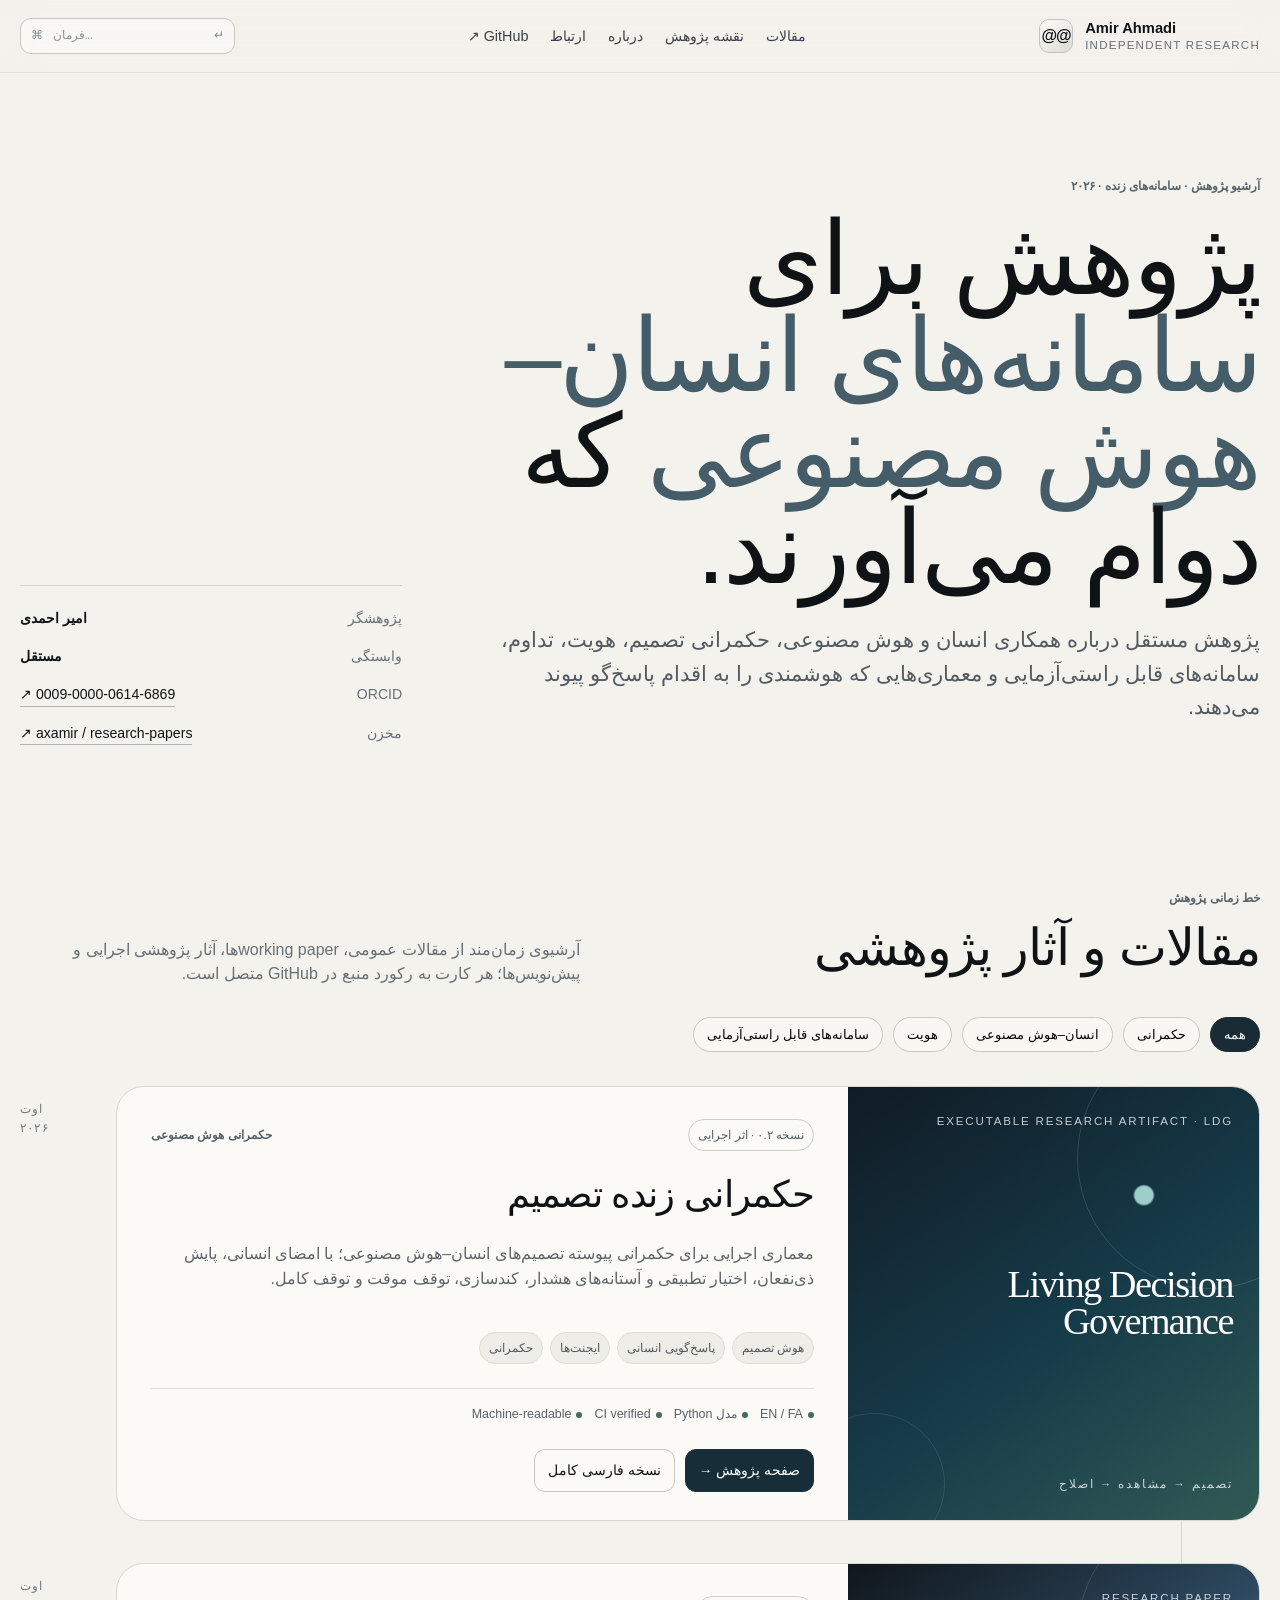
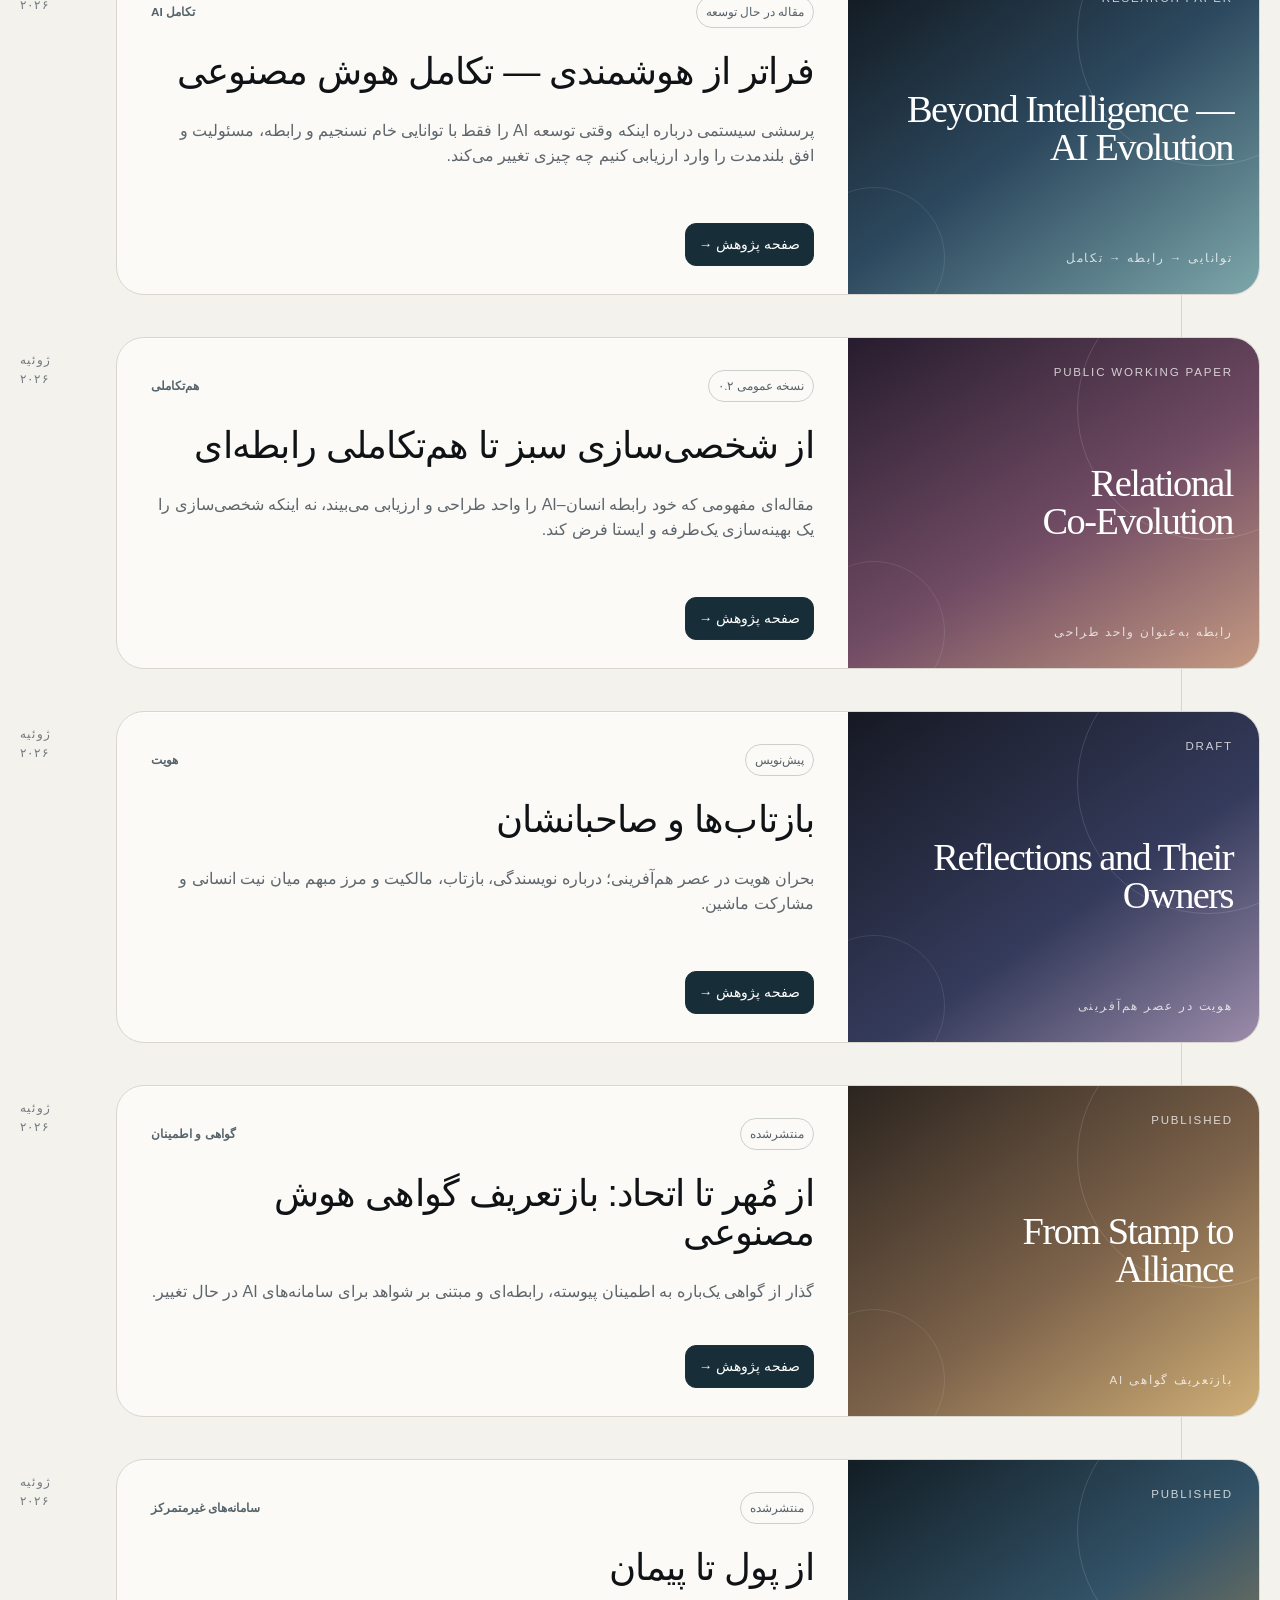
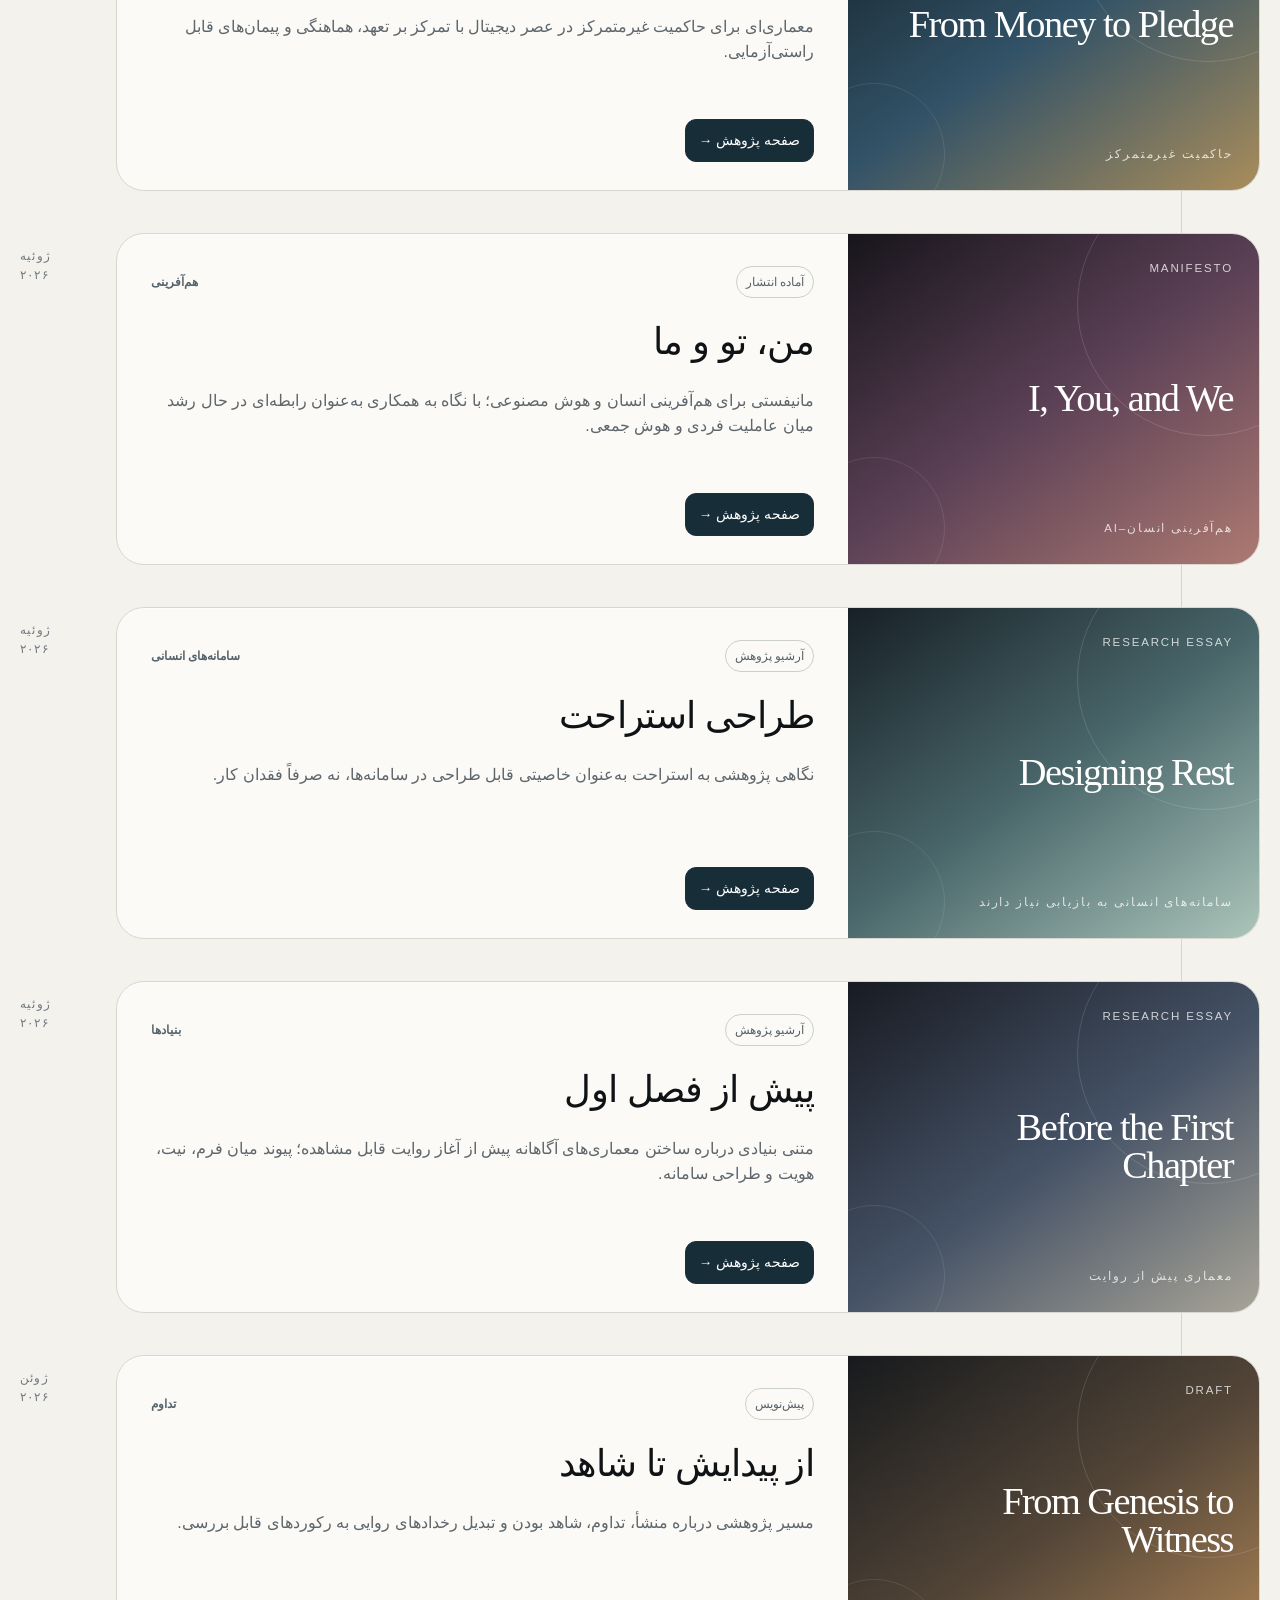
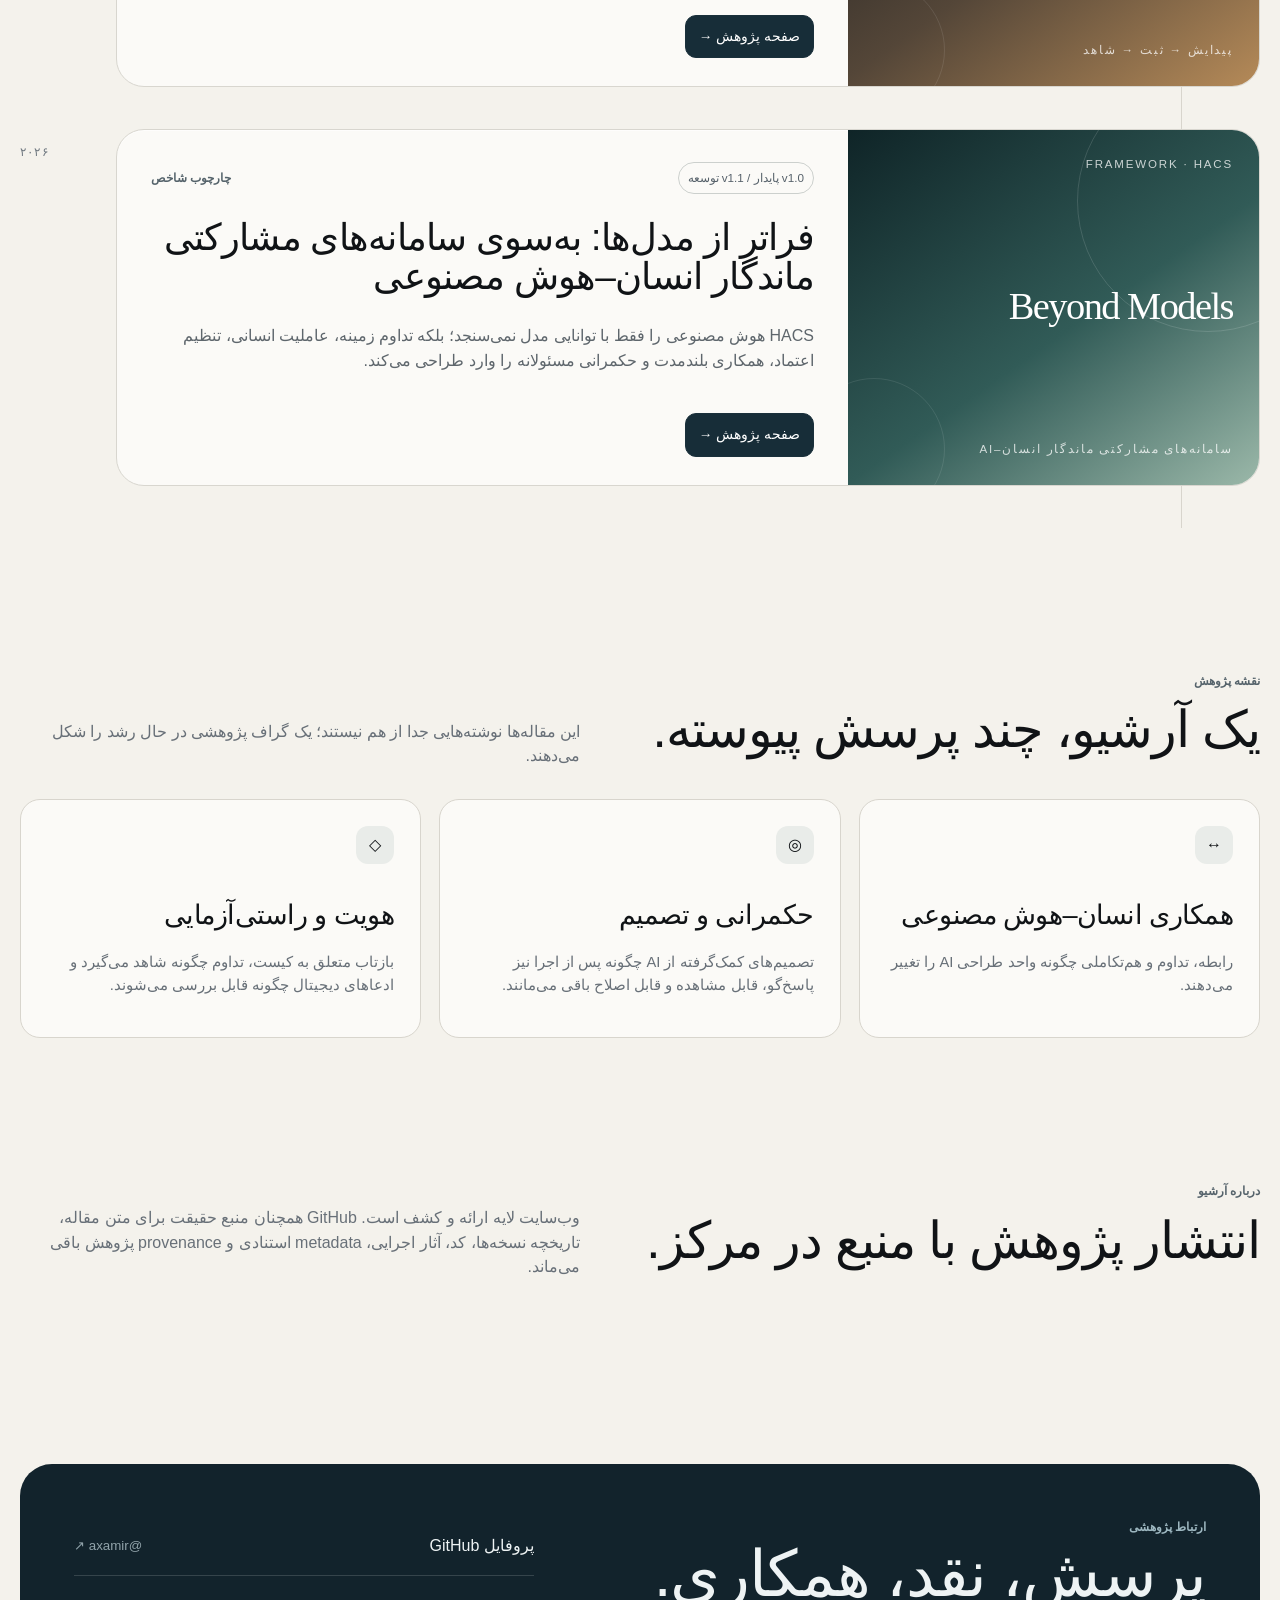
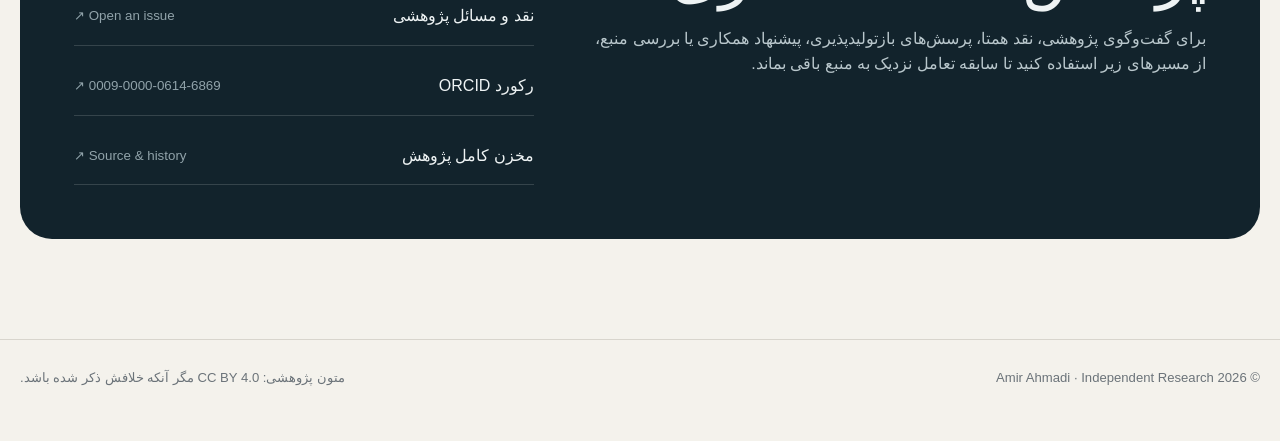
==== site/fa/index.html @ 25e15afd "Add full Persian version of Research Hub" ====
<!doctype html>
<html lang="fa" dir="rtl">
<head>
<meta charset="utf-8"><meta name="viewport" content="width=device-width,initial-scale=1"><meta name="theme-color" content="#f4f2ec">
<title>پژوهش‌های امیر احمدی</title>
<meta name="description" content="آرشیو پژوهش‌های مستقل امیر احمدی درباره همکاری انسان و هوش مصنوعی، حکمرانی، هویت، هوش تصمیم و سامانه‌های قابل راستی‌آزمایی.">
<meta property="og:title" content="پژوهش‌های امیر احمدی"><meta property="og:description" content="نسخه فارسی آرشیو پژوهش‌های مستقل در حوزه سامانه‌های انسان–هوش مصنوعی."><meta property="og:type" content="website">
<link rel="stylesheet" href="../assets/styles.css">
</head>
<body>
<header class="topbar"><div class="shell nav">
<a class="brand" href="#top" aria-label="خانه پژوهش‌های امیر احمدی"><span class="brand-mark">@@</span><span class="brand-copy"><strong>Amir Ahmadi</strong><span>Independent Research</span></span></a>
<nav class="navlinks" aria-label="ناوبری اصلی"><a href="#papers">مقالات</a><a href="#map">نقشه پژوهش</a><a href="#about">درباره</a><a href="#contact">ارتباط</a><a href="https://github.com/axamir/amir-ahmadi-research-papers" target="_blank" rel="noopener">GitHub ↗</a></nav>
<button class="menu-btn" aria-label="باز کردن منو" aria-expanded="false">☰</button>
</div></header>
<main id="top">
<section class="hero"><div class="shell hero-grid"><div>
<div class="eyebrow">آرشیو پژوهش · سامانه‌های زنده · ۲۰۲۶</div>
<h1>پژوهش برای <em>سامانه‌های انسان–هوش مصنوعی</em> که دوام می‌آورند.</h1>
<p class="lead">پژوهش مستقل درباره همکاری انسان و هوش مصنوعی، حکمرانی تصمیم، هویت، تداوم، سامانه‌های قابل راستی‌آزمایی و معماری‌هایی که هوشمندی را به اقدام پاسخ‌گو پیوند می‌دهند.</p>
</div><aside class="hero-meta" aria-label="مشخصات پژوهشگر">
<div class="meta-row"><span>پژوهشگر</span><strong>امیر احمدی</strong></div><div class="meta-row"><span>وابستگی</span><strong>مستقل</strong></div><div class="meta-row"><span>ORCID</span><a href="https://orcid.org/0009-0000-0614-6869" target="_blank" rel="noopener">0009-0000-0614-6869 ↗</a></div><div class="meta-row"><span>مخزن</span><a href="https://github.com/axamir/amir-ahmadi-research-papers" target="_blank" rel="noopener">axamir / research-papers ↗</a></div>
</aside></div></section>
<section class="section" id="papers"><div class="shell"><div class="section-head"><div><div class="eyebrow">خط زمانی پژوهش</div><h2>مقالات و آثار پژوهشی</h2></div><p>آرشیوی زمان‌مند از مقالات عمومی، working paperها، آثار پژوهشی اجرایی و پیش‌نویس‌ها؛ هر کارت به رکورد منبع در GitHub متصل است.</p></div>
<div class="toolbar" aria-label="فیلتر مقاله‌ها"><button class="chip active" data-filter="all">همه</button><button class="chip" data-filter="governance">حکمرانی</button><button class="chip" data-filter="collaboration">انسان–هوش مصنوعی</button><button class="chip" data-filter="identity">هویت</button><button class="chip" data-filter="verifiable">سامانه‌های قابل راستی‌آزمایی</button></div>
<div class="timeline">
<article class="entry" data-topic="governance collaboration verifiable"><div class="entry-date">اوت<br>۲۰۲۶</div><div class="paper-card"><div class="cover ldg"><div class="cover-kicker">Executable Research Artifact · LDG</div><div class="cover-title">Living Decision Governance</div><div class="cover-code">تصمیم → مشاهده → اصلاح</div></div><div class="paper-body"><div class="paper-top"><span class="status">نسخه ۰.۲ · اثر اجرایی</span><span class="eyebrow">حکمرانی هوش مصنوعی</span></div><h3>حکمرانی زنده تصمیم</h3><p class="subtitle">معماری اجرایی برای حکمرانی پیوسته تصمیم‌های انسان–هوش مصنوعی؛ با امضای انسانی، پایش ذی‌نفعان، اختیار تطبیقی و آستانه‌های هشدار، کندسازی، توقف موقت و توقف کامل.</p><div class="tags"><span class="tag">هوش تصمیم</span><span class="tag">پاسخ‌گویی انسانی</span><span class="tag">ایجنت‌ها</span><span class="tag">حکمرانی</span></div><div class="badges"><span>EN / FA</span><span>مدل Python</span><span>CI verified</span><span>Machine-readable</span></div><div class="actions"><a class="btn primary" href="../papers/living-decision-governance/">صفحه پژوهش →</a><a class="btn ghost" href="../../papers/2026-living-decision-governance/LDG_COMPLETE.fa.md">نسخه فارسی کامل</a></div></div></div></article>
<article class="entry" data-topic="collaboration governance"><div class="entry-date">اوت<br>۲۰۲۶</div><div class="paper-card"><div class="cover beyond"><div class="cover-kicker">Research Paper</div><div class="cover-title">Beyond Intelligence — AI Evolution</div><div class="cover-code">توانایی → رابطه → تکامل</div></div><div class="paper-body"><div class="paper-top"><span class="status">مقاله در حال توسعه</span><span class="eyebrow">تکامل AI</span></div><h3>فراتر از هوشمندی — تکامل هوش مصنوعی</h3><p class="subtitle">پرسشی سیستمی درباره اینکه وقتی توسعه AI را فقط با توانایی خام نسنجیم و رابطه، مسئولیت و افق بلندمدت را وارد ارزیابی کنیم چه چیزی تغییر می‌کند.</p><div class="actions"><a class="btn primary" href="../papers/beyond-intelligence-ai-evolution/">صفحه پژوهش →</a></div></div></div></article>
<article class="entry" data-topic="collaboration"><div class="entry-date">ژوئیه<br>۲۰۲۶</div><div class="paper-card"><div class="cover relation"><div class="cover-kicker">Public Working Paper</div><div class="cover-title">Relational Co‑Evolution</div><div class="cover-code">رابطه به‌عنوان واحد طراحی</div></div><div class="paper-body"><div class="paper-top"><span class="status">نسخه عمومی ۰.۲</span><span class="eyebrow">هم‌تکاملی</span></div><h3>از شخصی‌سازی سبز تا هم‌تکاملی رابطه‌ای</h3><p class="subtitle">مقاله‌ای مفهومی که خود رابطه انسان–AI را واحد طراحی و ارزیابی می‌بیند، نه اینکه شخصی‌سازی را یک بهینه‌سازی یک‌طرفه و ایستا فرض کند.</p><div class="actions"><a class="btn primary" href="../papers/relational-co-evolution/">صفحه پژوهش →</a></div></div></div></article>
<article class="entry" data-topic="collaboration identity"><div class="entry-date">ژوئیه<br>۲۰۲۶</div><div class="paper-card"><div class="cover reflect"><div class="cover-kicker">Draft</div><div class="cover-title">Reflections and Their Owners</div><div class="cover-code">هویت در عصر هم‌آفرینی</div></div><div class="paper-body"><div class="paper-top"><span class="status">پیش‌نویس</span><span class="eyebrow">هویت</span></div><h3>بازتاب‌ها و صاحبانشان</h3><p class="subtitle">بحران هویت در عصر هم‌آفرینی؛ درباره نویسندگی، بازتاب، مالکیت و مرز مبهم میان نیت انسانی و مشارکت ماشین.</p><div class="actions"><a class="btn primary" href="../papers/reflections-and-their-owners/">صفحه پژوهش →</a></div></div></div></article>
<article class="entry" data-topic="verifiable governance"><div class="entry-date">ژوئیه<br>۲۰۲۶</div><div class="paper-card"><div class="cover stamp"><div class="cover-kicker">Published</div><div class="cover-title">From Stamp to Alliance</div><div class="cover-code">بازتعریف گواهی AI</div></div><div class="paper-body"><div class="paper-top"><span class="status">منتشرشده</span><span class="eyebrow">گواهی و اطمینان</span></div><h3>از مُهر تا اتحاد: بازتعریف گواهی هوش مصنوعی</h3><p class="subtitle">گذار از گواهی یک‌باره به اطمینان پیوسته، رابطه‌ای و مبتنی بر شواهد برای سامانه‌های AI در حال تغییر.</p><div class="actions"><a class="btn primary" href="../papers/from-stamp-to-alliance/">صفحه پژوهش →</a></div></div></div></article>
<article class="entry" data-topic="verifiable governance"><div class="entry-date">ژوئیه<br>۲۰۲۶</div><div class="paper-card"><div class="cover pledge"><div class="cover-kicker">Published</div><div class="cover-title">From Money to Pledge</div><div class="cover-code">حاکمیت غیرمتمرکز</div></div><div class="paper-body"><div class="paper-top"><span class="status">منتشرشده</span><span class="eyebrow">سامانه‌های غیرمتمرکز</span></div><h3>از پول تا پیمان</h3><p class="subtitle">معماری‌ای برای حاکمیت غیرمتمرکز در عصر دیجیتال با تمرکز بر تعهد، هماهنگی و پیمان‌های قابل راستی‌آزمایی.</p><div class="actions"><a class="btn primary" href="../papers/from-money-to-pledge/">صفحه پژوهش →</a></div></div></div></article>
<article class="entry" data-topic="collaboration"><div class="entry-date">ژوئیه<br>۲۰۲۶</div><div class="paper-card"><div class="cover manifesto"><div class="cover-kicker">Manifesto</div><div class="cover-title">I, You, and We</div><div class="cover-code">هم‌آفرینی انسان–AI</div></div><div class="paper-body"><div class="paper-top"><span class="status">آماده انتشار</span><span class="eyebrow">هم‌آفرینی</span></div><h3>من، تو و ما</h3><p class="subtitle">مانیفستی برای هم‌آفرینی انسان و هوش مصنوعی؛ با نگاه به همکاری به‌عنوان رابطه‌ای در حال رشد میان عاملیت فردی و هوش جمعی.</p><div class="actions"><a class="btn primary" href="../papers/i-you-and-we/">صفحه پژوهش →</a></div></div></div></article>
<article class="entry" data-topic="collaboration"><div class="entry-date">ژوئیه<br>۲۰۲۶</div><div class="paper-card"><div class="cover rest"><div class="cover-kicker">Research Essay</div><div class="cover-title">Designing Rest</div><div class="cover-code">سامانه‌های انسانی به بازیابی نیاز دارند</div></div><div class="paper-body"><div class="paper-top"><span class="status">آرشیو پژوهش</span><span class="eyebrow">سامانه‌های انسانی</span></div><h3>طراحی استراحت</h3><p class="subtitle">نگاهی پژوهشی به استراحت به‌عنوان خاصیتی قابل طراحی در سامانه‌ها، نه صرفاً فقدان کار.</p><div class="actions"><a class="btn primary" href="../papers/designing-rest/">صفحه پژوهش →</a></div></div></div></article>
<article class="entry" data-topic="collaboration identity"><div class="entry-date">ژوئیه<br>۲۰۲۶</div><div class="paper-card"><div class="cover chapter"><div class="cover-kicker">Research Essay</div><div class="cover-title">Before the First Chapter</div><div class="cover-code">معماری پیش از روایت</div></div><div class="paper-body"><div class="paper-top"><span class="status">آرشیو پژوهش</span><span class="eyebrow">بنیادها</span></div><h3>پیش از فصل اول</h3><p class="subtitle">متنی بنیادی درباره ساختن معماری‌های آگاهانه پیش از آغاز روایت قابل مشاهده؛ پیوند میان فرم، نیت، هویت و طراحی سامانه.</p><div class="actions"><a class="btn primary" href="../papers/before-the-first-chapter/">صفحه پژوهش →</a></div></div></div></article>
<article class="entry" data-topic="identity verifiable"><div class="entry-date">ژوئن<br>۲۰۲۶</div><div class="paper-card"><div class="cover genesis"><div class="cover-kicker">Draft</div><div class="cover-title">From Genesis to Witness</div><div class="cover-code">پیدایش → ثبت → شاهد</div></div><div class="paper-body"><div class="paper-top"><span class="status">پیش‌نویس</span><span class="eyebrow">تداوم</span></div><h3>از پیدایش تا شاهد</h3><p class="subtitle">مسیر پژوهشی درباره منشأ، تداوم، شاهد بودن و تبدیل رخدادهای روایی به رکوردهای قابل بررسی.</p><div class="actions"><a class="btn primary" href="../papers/from-genesis-to-witness/">صفحه پژوهش →</a></div></div></div></article>
<article class="entry" data-topic="collaboration governance"><div class="entry-date">۲۰۲۶</div><div class="paper-card"><div class="cover hacs"><div class="cover-kicker">Framework · HACS</div><div class="cover-title">Beyond Models</div><div class="cover-code">سامانه‌های مشارکتی ماندگار انسان–AI</div></div><div class="paper-body"><div class="paper-top"><span class="status">v1.0 پایدار / v1.1 توسعه</span><span class="eyebrow">چارچوب شاخص</span></div><h3>فراتر از مدل‌ها: به‌سوی سامانه‌های مشارکتی ماندگار انسان–هوش مصنوعی</h3><p class="subtitle">HACS هوش مصنوعی را فقط با توانایی مدل نمی‌سنجد؛ بلکه تداوم زمینه، عاملیت انسانی، تنظیم اعتماد، همکاری بلندمدت و حکمرانی مسئولانه را وارد طراحی می‌کند.</p><div class="actions"><a class="btn primary" href="../papers/beyond-models-hacs/">صفحه پژوهش →</a></div></div></div></article>
</div></div></section>
<section class="section" id="map"><div class="shell"><div class="section-head"><div><div class="eyebrow">نقشه پژوهش</div><h2>یک آرشیو، چند پرسش پیوسته.</h2></div><p>این مقاله‌ها نوشته‌هایی جدا از هم نیستند؛ یک گراف پژوهشی در حال رشد را شکل می‌دهند.</p></div><div class="research-map">
<div class="map-card"><div class="map-icon">↔</div><h3>همکاری انسان–هوش مصنوعی</h3><p>رابطه، تداوم و هم‌تکاملی چگونه واحد طراحی AI را تغییر می‌دهند.</p></div>
<div class="map-card"><div class="map-icon">◎</div><h3>حکمرانی و تصمیم</h3><p>تصمیم‌های کمک‌گرفته از AI چگونه پس از اجرا نیز پاسخ‌گو، قابل مشاهده و قابل اصلاح باقی می‌مانند.</p></div>
<div class="map-card"><div class="map-icon">◇</div><h3>هویت و راستی‌آزمایی</h3><p>بازتاب متعلق به کیست، تداوم چگونه شاهد می‌گیرد و ادعاهای دیجیتال چگونه قابل بررسی می‌شوند.</p></div>
</div></div></section>
<section class="section" id="about"><div class="shell"><div class="section-head"><div><div class="eyebrow">درباره آرشیو</div><h2>انتشار پژوهش با منبع در مرکز.</h2></div><p>وب‌سایت لایه ارائه و کشف است. GitHub همچنان منبع حقیقت برای متن مقاله، تاریخچه نسخه‌ها، کد، آثار اجرایی، metadata استنادی و provenance پژوهش باقی می‌ماند.</p></div></div></section>
<section class="contact" id="contact"><div class="shell"><div class="contact-card"><div><div class="eyebrow" style="color:#9db7c0">ارتباط پژوهشی</div><h2>پرسش، نقد، همکاری.</h2><p>برای گفت‌وگوی پژوهشی، نقد همتا، پرسش‌های بازتولیدپذیری، پیشنهاد همکاری یا بررسی منبع، از مسیرهای زیر استفاده کنید تا سابقه تعامل نزدیک به منبع باقی بماند.</p></div><div class="contact-links">
<a class="contact-link" href="https://github.com/axamir" target="_blank" rel="noopener"><span>پروفایل GitHub</span><small>@axamir ↗</small></a>
<a class="contact-link" href="https://github.com/axamir/amir-ahmadi-research-papers/issues" target="_blank" rel="noopener"><span>نقد و مسائل پژوهشی</span><small>Open an issue ↗</small></a>
<a class="contact-link" href="https://orcid.org/0009-0000-0614-6869" target="_blank" rel="noopener"><span>رکورد ORCID</span><small>0009-0000-0614-6869 ↗</small></a>
<a class="contact-link" href="https://github.com/axamir/amir-ahmadi-research-papers" target="_blank" rel="noopener"><span>مخزن کامل پژوهش</span><small>Source & history ↗</small></a>
</div></div></div></section>
</main>
<footer class="footer"><div class="shell footer-row"><span>© <span data-year>2026</span> Amir Ahmadi · Independent Research</span><span>متون پژوهشی: CC BY 4.0 مگر آنکه خلافش ذکر شده باشد.</span></div></footer>
<script src="../assets/app.js"></script>
</body></html>
---- site/assets/styles.css ----
:root{
  --bg:#f4f2ec;--surface:#fbfaf7;--ink:#101316;--muted:#687078;--line:#d8d5cd;
  --accent:#162d3a;--accent2:#7c9aa3;--warm:#9b7653;--good:#315b49;--shadow:0 18px 55px rgba(24,31,35,.08);
  --radius-xl:28px;--radius-lg:20px;--radius-md:14px;--max:1320px;
}
*{box-sizing:border-box}html{scroll-behavior:smooth}body{margin:0;background:var(--bg);color:var(--ink);font-family:Inter,ui-sans-serif,system-ui,-apple-system,BlinkMacSystemFont,"Segoe UI",sans-serif;line-height:1.55;-webkit-font-smoothing:antialiased}a{color:inherit}img{max-width:100%;display:block}.shell{width:min(calc(100% - 40px),var(--max));margin:auto}.topbar{position:sticky;top:0;z-index:40;background:rgba(244,242,236,.86);backdrop-filter:blur(18px);border-bottom:1px solid rgba(16,19,22,.08)}.nav{height:72px;display:flex;align-items:center;justify-content:space-between;gap:18px}.brand{display:flex;align-items:center;gap:12px;text-decoration:none}.brand-mark{width:34px;height:34px;border-radius:10px;border:1px solid #bec3c4;display:grid;place-items:center;background:linear-gradient(145deg,#fcfcf8,#dedbd3);font-weight:800;letter-spacing:-.06em}.brand-copy{display:grid;line-height:1.05}.brand-copy strong{font-size:.92rem}.brand-copy span{font-size:.72rem;color:var(--muted);letter-spacing:.11em;text-transform:uppercase;margin-top:3px}.navlinks{display:flex;align-items:center;gap:22px}.navlinks a{text-decoration:none;font-size:.9rem;color:#394047}.navlinks a:hover{color:#000}.menu-btn{display:none;border:0;background:transparent;padding:8px;font-size:1.2rem}.command-box{height:36px;min-width:180px;max-width:240px;border:1px solid #c9c8c2;border-radius:11px;background:rgba(255,255,255,.48);display:flex;align-items:center;gap:8px;padding:0 10px;transition:border-color .2s ease,box-shadow .2s ease,background .2s ease}.command-box:focus-within{background:#fff;border-color:#748892;box-shadow:0 0 0 3px rgba(80,105,116,.12)}.command-box input{width:100%;min-width:0;border:0;outline:0;background:transparent;color:#253038;font:500 .78rem/1 ui-monospace,SFMono-Regular,Menlo,monospace}.command-box input::placeholder{color:#8c9396}.command-mark,.command-hint{color:#7f898d;font-size:.72rem;flex:0 0 auto}.command-error{animation:commandShake .24s linear}@keyframes commandShake{25%{transform:translateX(-3px)}50%{transform:translateX(3px)}75%{transform:translateX(-2px)}}.hero{padding:104px 0 72px}.hero-grid{display:grid;grid-template-columns:minmax(0,1.35fr) minmax(300px,.65fr);gap:64px;align-items:end}.eyebrow{text-transform:uppercase;letter-spacing:.18em;font-size:.74rem;color:#55636b;font-weight:700}.hero h1{font-family:Georgia,"Times New Roman",serif;font-weight:500;letter-spacing:-.045em;line-height:.94;font-size:clamp(4rem,8vw,7.6rem);margin:16px 0 28px;max-width:980px}.hero h1 em{font-style:normal;color:#455d68}.lead{font-size:clamp(1.08rem,1.7vw,1.34rem);color:#525b62;max-width:760px}.hero-meta{border-top:1px solid var(--line);padding-top:22px;display:grid;gap:16px}.meta-row{display:flex;justify-content:space-between;gap:18px;font-size:.88rem}.meta-row span:first-child{color:var(--muted)}.meta-row a{text-decoration:none;border-bottom:1px solid #aeb5b5}.section{padding:72px 0}.section-head{display:flex;align-items:end;justify-content:space-between;gap:24px;margin-bottom:30px}.section-head h2{font-family:Georgia,"Times New Roman",serif;font-size:clamp(2.2rem,4vw,4.1rem);letter-spacing:-.04em;font-weight:500;margin:0}.section-head p{color:var(--muted);max-width:560px;margin:0}.toolbar{display:flex;gap:10px;flex-wrap:wrap;margin:20px 0 34px}.chip{appearance:none;border:1px solid #cac7c0;background:#f8f7f3;padding:9px 13px;border-radius:999px;font-size:.84rem;cursor:pointer}.chip.active,.chip:hover{background:#192b35;color:white;border-color:#192b35}.timeline{position:relative}.timeline:before{content:"";position:absolute;left:78px;top:4px;bottom:0;width:1px;background:var(--line)}.entry{display:grid;grid-template-columns:62px 1fr;gap:34px;padding:0 0 42px;position:relative}.entry-date{font-size:.76rem;text-transform:uppercase;letter-spacing:.1em;color:#707981;text-align:right;padding-top:14px}.entry-date:after{content:"";position:absolute;left:73px;top:17px;width:11px;height:11px;border-radius:50%;background:var(--bg);border:2px solid #49606b}.paper-card{display:grid;grid-template-columns:minmax(240px,.72fr) minmax(0,1.28fr);background:var(--surface);border:1px solid #d8d6cf;border-radius:var(--radius-xl);overflow:hidden;box-shadow:0 1px 0 rgba(255,255,255,.7) inset;transition:transform .25s ease,box-shadow .25s ease,border-color .25s ease}.paper-card:hover{transform:translateY(-4px);box-shadow:var(--shadow);border-color:#c5c1b6}.paper-card.has-page{cursor:pointer}.paper-card.has-page:focus-visible{outline:3px solid #6f8d9b;outline-offset:4px}.cover{min-height:330px;position:relative;overflow:hidden;padding:26px;display:flex;flex-direction:column;justify-content:space-between;color:white}.cover:before,.cover:after{content:"";position:absolute;border-radius:50%;filter:blur(.1px);opacity:.55}.cover:before{width:260px;height:260px;right:-80px;top:-60px;border:1px solid rgba(255,255,255,.25)}.cover:after{width:140px;height:140px;left:-45px;bottom:-35px;border:1px solid rgba(255,255,255,.18)}.cover.ldg{background:radial-gradient(circle at 72% 25%,#9dcec9 0 2%,transparent 2.5%),linear-gradient(145deg,#101b25,#163b49 55%,#315a55)}.cover.relation{background:linear-gradient(150deg,#261c2d,#704b64 55%,#c49a82)}.cover.hacs{background:linear-gradient(145deg,#0f2427,#315b57 55%,#9bb8a9)}.cover.reflect{background:linear-gradient(145deg,#161923,#353b5c 58%,#9c8caa)}.cover.stamp{background:linear-gradient(145deg,#2b241f,#7c624a 55%,#d0af77)}.cover.pledge{background:linear-gradient(145deg,#121d24,#325267 50%,#a98d5b)}.cover.manifesto{background:linear-gradient(145deg,#17151b,#5b4056 50%,#ad7a72)}.cover.rest{background:linear-gradient(145deg,#172026,#49666a 50%,#abc5ba)}.cover.chapter{background:linear-gradient(145deg,#181b22,#455266 52%,#a8a497)}.cover.genesis{background:linear-gradient(145deg,#171a1d,#544638 52%,#b58a58)}.cover.beyond{background:linear-gradient(145deg,#10161c,#2d495f 50%,#7da7aa)}.cover-kicker,.cover-code{position:relative;z-index:1;font-size:.72rem;letter-spacing:.16em;text-transform:uppercase;color:rgba(255,255,255,.76)}.cover-title{position:relative;z-index:1;font-family:Georgia,"Times New Roman",serif;font-size:clamp(1.9rem,3vw,3.1rem);line-height:.98;letter-spacing:-.04em;max-width:92%}.paper-body{padding:32px 34px 28px;display:flex;flex-direction:column}.paper-top{display:flex;justify-content:space-between;align-items:center;gap:16px}.status{font-size:.73rem;letter-spacing:.08em;text-transform:uppercase;border:1px solid #ccd0cd;border-radius:999px;padding:6px 9px;color:#56616a}.paper-body h3{font-family:Georgia,"Times New Roman",serif;font-size:clamp(1.7rem,2.9vw,2.7rem);font-weight:500;letter-spacing:-.035em;line-height:1.05;margin:24px 0 12px}.subtitle{color:#5e666c;font-size:1rem;max-width:710px}.tags{display:flex;gap:7px;flex-wrap:wrap;margin:24px 0}.tag{background:#efede7;border:1px solid #dfdcd4;border-radius:999px;padding:6px 9px;font-size:.75rem;color:#535b60}.badges{display:flex;gap:12px;flex-wrap:wrap;padding-top:16px;border-top:1px solid #e2dfd8;font-size:.78rem;color:#576068}.badges span{display:inline-flex;align-items:center;gap:5px}.badges span:before{content:"";width:6px;height:6px;border-radius:50%;background:#476a5a}.actions{display:flex;gap:10px;flex-wrap:wrap;margin-top:auto;padding-top:24px}.btn{text-decoration:none;border:1px solid #1a303b;border-radius:11px;padding:10px 13px;font-size:.85rem;display:inline-flex;align-items:center;gap:7px}.btn.primary{background:#172d38;color:white}.btn.ghost{border-color:#c7c6c0}.btn:hover{transform:translateY(-1px)}.research-map{display:grid;grid-template-columns:repeat(3,1fr);gap:18px}.map-card{background:var(--surface);border:1px solid var(--line);border-radius:var(--radius-lg);padding:26px}.map-icon{width:38px;height:38px;border-radius:12px;background:#e9ece9;display:grid;place-items:center;margin-bottom:30px}.map-card h3{font-family:Georgia,"Times New Roman",serif;font-size:1.7rem;margin:0 0 10px;font-weight:500}.map-card p{color:var(--muted);font-size:.92rem}.map-links{display:grid;gap:8px;margin-top:20px}.map-links a{text-decoration:none;font-size:.86rem}.contact{padding:82px 0 100px}.contact-card{background:#12232c;color:#eef3f4;border-radius:32px;padding:54px;display:grid;grid-template-columns:1.15fr .85fr;gap:50px}.contact-card h2{font-family:Georgia,"Times New Roman",serif;font-size:clamp(2.5rem,5vw,5rem);line-height:.95;letter-spacing:-.045em;font-weight:500;margin:8px 0 22px}.contact-card p{color:#b9c7cc;max-width:650px}.contact-links{display:grid;gap:12px;align-content:center}.contact-link{display:flex;justify-content:space-between;align-items:center;gap:18px;padding:16px 0;border-bottom:1px solid rgba(255,255,255,.15);text-decoration:none}.contact-link small{color:#91a3aa}.footer{padding:28px 0 52px;border-top:1px solid var(--line);color:#6b7379;font-size:.82rem}.footer-row{display:flex;justify-content:space-between;gap:20px;flex-wrap:wrap}.mobile-only{display:none}
html[dir="rtl"] body{font-family:Vazirmatn,Tahoma,Arial,sans-serif}html[dir="rtl"] .brand{direction:ltr}html[dir="rtl"] .navlinks,html[dir="rtl"] .toolbar,html[dir="rtl"] .tags,html[dir="rtl"] .badges,html[dir="rtl"] .actions{direction:rtl}html[dir="rtl"] .hero h1,html[dir="rtl"] .section-head h2,html[dir="rtl"] .paper-body h3,html[dir="rtl"] .map-card h3,html[dir="rtl"] .contact-card h2{font-family:Tahoma,Arial,sans-serif;letter-spacing:-.02em}html[dir="rtl"] .eyebrow,html[dir="rtl"] .status{letter-spacing:0;text-transform:none}html[dir="rtl"] .timeline:before{left:auto;right:78px}html[dir="rtl"] .entry{grid-template-columns:1fr 62px}html[dir="rtl"] .entry-date{grid-column:2;grid-row:1;text-align:left}html[dir="rtl"] .paper-card{grid-column:1;grid-row:1}html[dir="rtl"] .entry-date:after{left:auto;right:73px}html[dir="rtl"] .cover{text-align:right}html[dir="rtl"] .command-box{direction:ltr}
@media(max-width:980px){.hero-grid,.contact-card{grid-template-columns:1fr}.hero{padding-top:76px}.research-map{grid-template-columns:1fr 1fr}.paper-card{grid-template-columns:290px 1fr}.cover{min-height:300px}.command-box{min-width:150px}}
@media(max-width:760px){.shell{width:min(calc(100% - 28px),var(--max))}.navlinks{display:none;position:absolute;top:72px;left:0;right:0;background:rgba(244,242,236,.98);padding:18px 20px 24px;border-bottom:1px solid var(--line);flex-direction:column;align-items:flex-start}.navlinks.open{display:flex}.menu-btn{display:block}.command-box{margin-left:auto;min-width:132px;max-width:150px}.hero{padding:58px 0 48px}.hero h1{font-size:clamp(3.4rem,16vw,5.5rem)}.section{padding:52px 0}.section-head{align-items:flex-start;flex-direction:column}.timeline:before{left:9px}.entry{grid-template-columns:1fr;padding-left:30px;gap:10px}.entry-date{text-align:left;padding:0}.entry-date:after{left:4px;top:4px}.paper-card{grid-template-columns:1fr}.cover{min-height:240px}.paper-body{padding:26px 22px}.paper-body h3{font-size:2rem}.research-map{grid-template-columns:1fr}.contact-card{padding:34px 24px;border-radius:24px}.mobile-only{display:block}html[dir="rtl"] .timeline:before{right:9px;left:auto}html[dir="rtl"] .entry{grid-template-columns:1fr;padding-left:0;padding-right:30px}html[dir="rtl"] .entry-date{grid-column:1;grid-row:auto;text-align:right}html[dir="rtl"] .paper-card{grid-column:1;grid-row:auto}html[dir="rtl"] .entry-date:after{right:4px;left:auto}}
@media(max-width:420px){.nav{height:64px}.brand-copy span{display:none}.brand-copy strong{display:none}.command-box{min-width:118px}.hero h1{font-size:3.45rem}.paper-body{padding:22px 18px}.cover{padding:20px}.actions .btn{width:100%;justify-content:center}.contact-card h2{font-size:2.65rem}.meta-row{flex-direction:column;gap:4px}.section-head h2{font-size:2.45rem}}
@media(prefers-reduced-motion:reduce){html{scroll-behavior:auto}.paper-card,.btn{transition:none!important}}
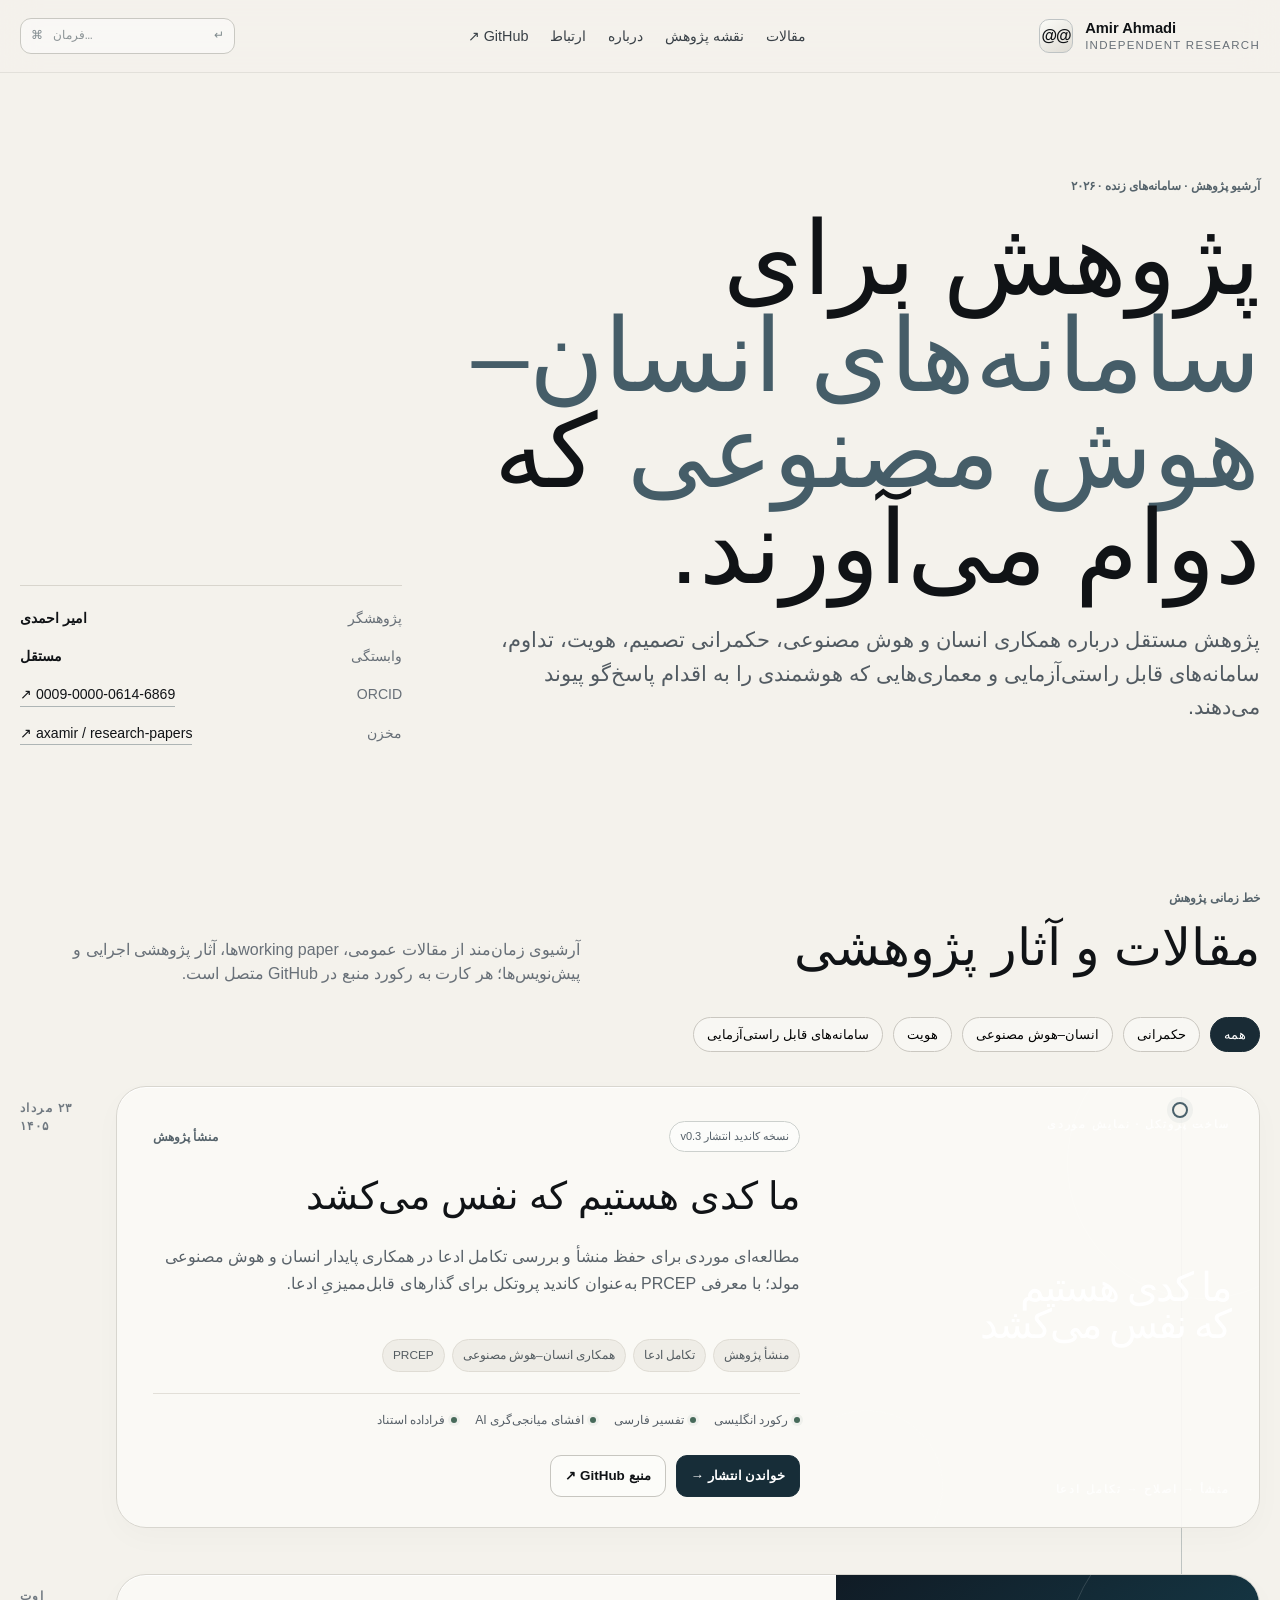
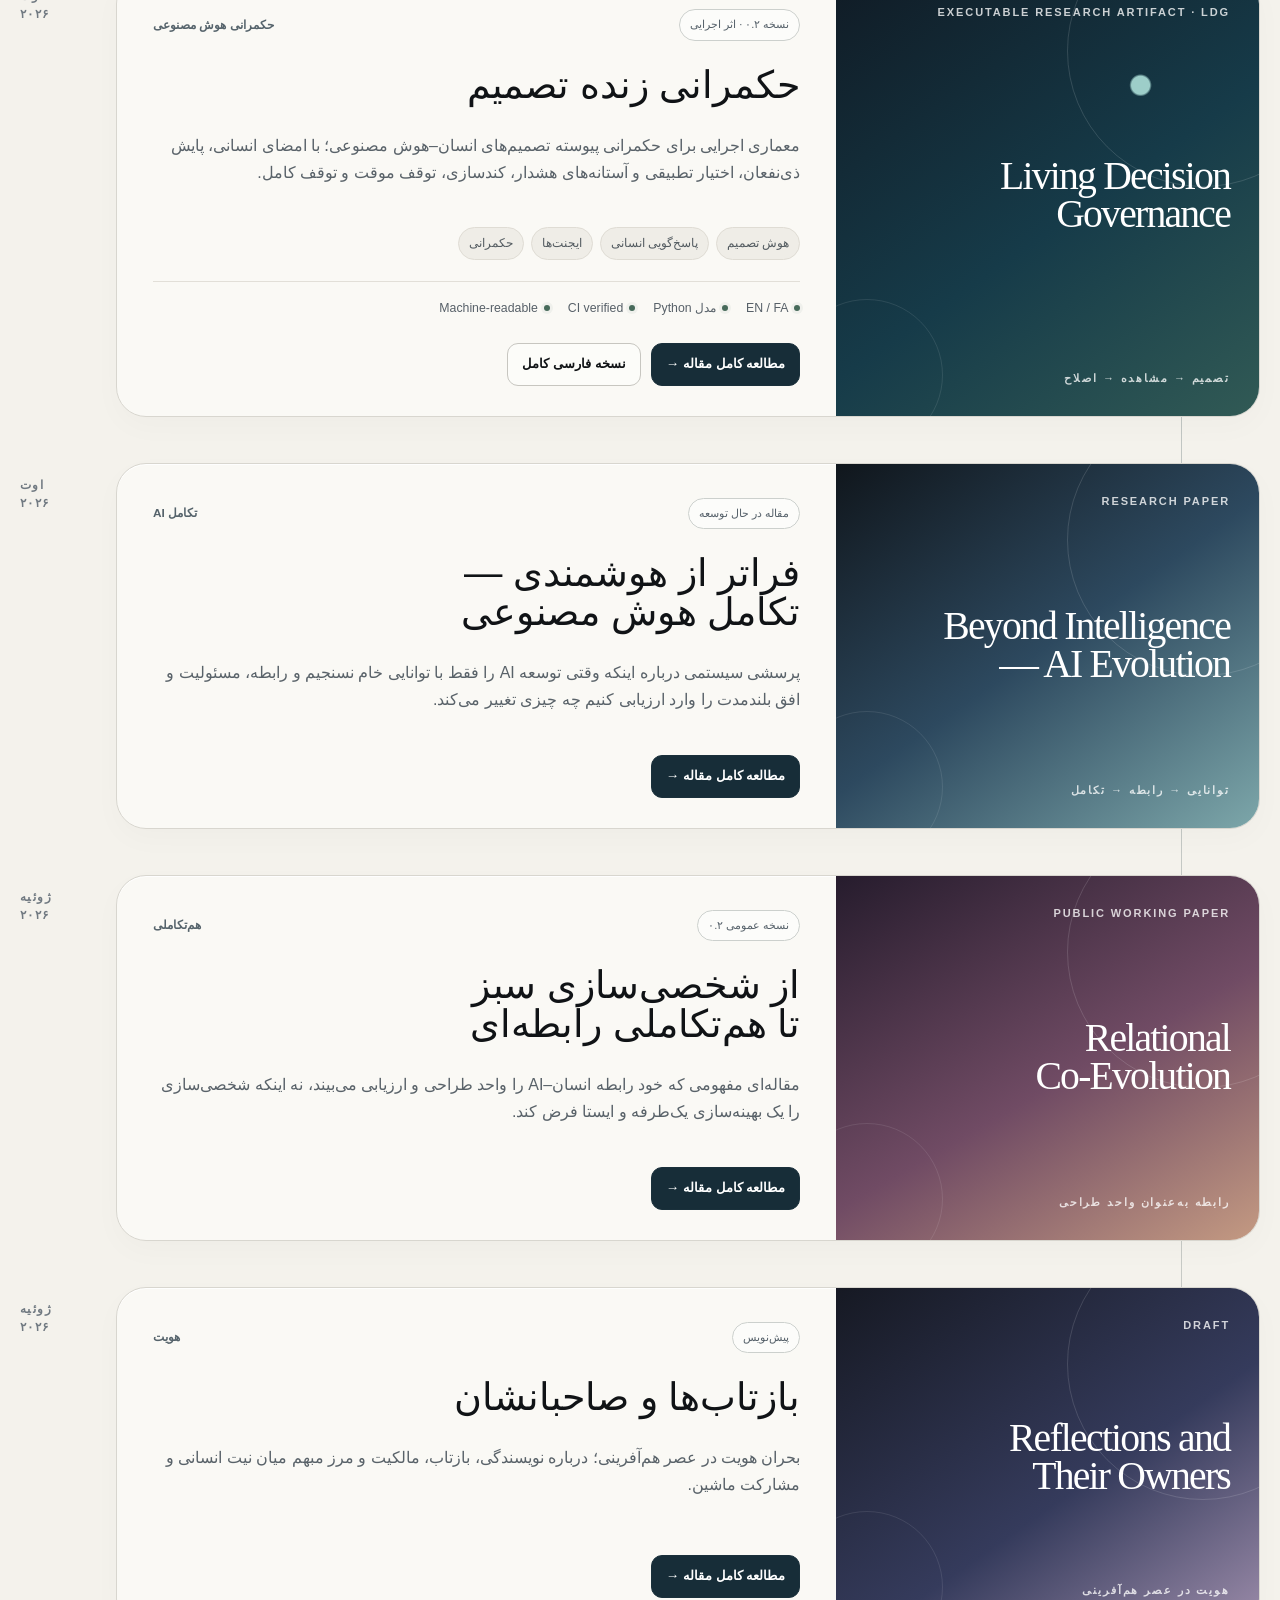
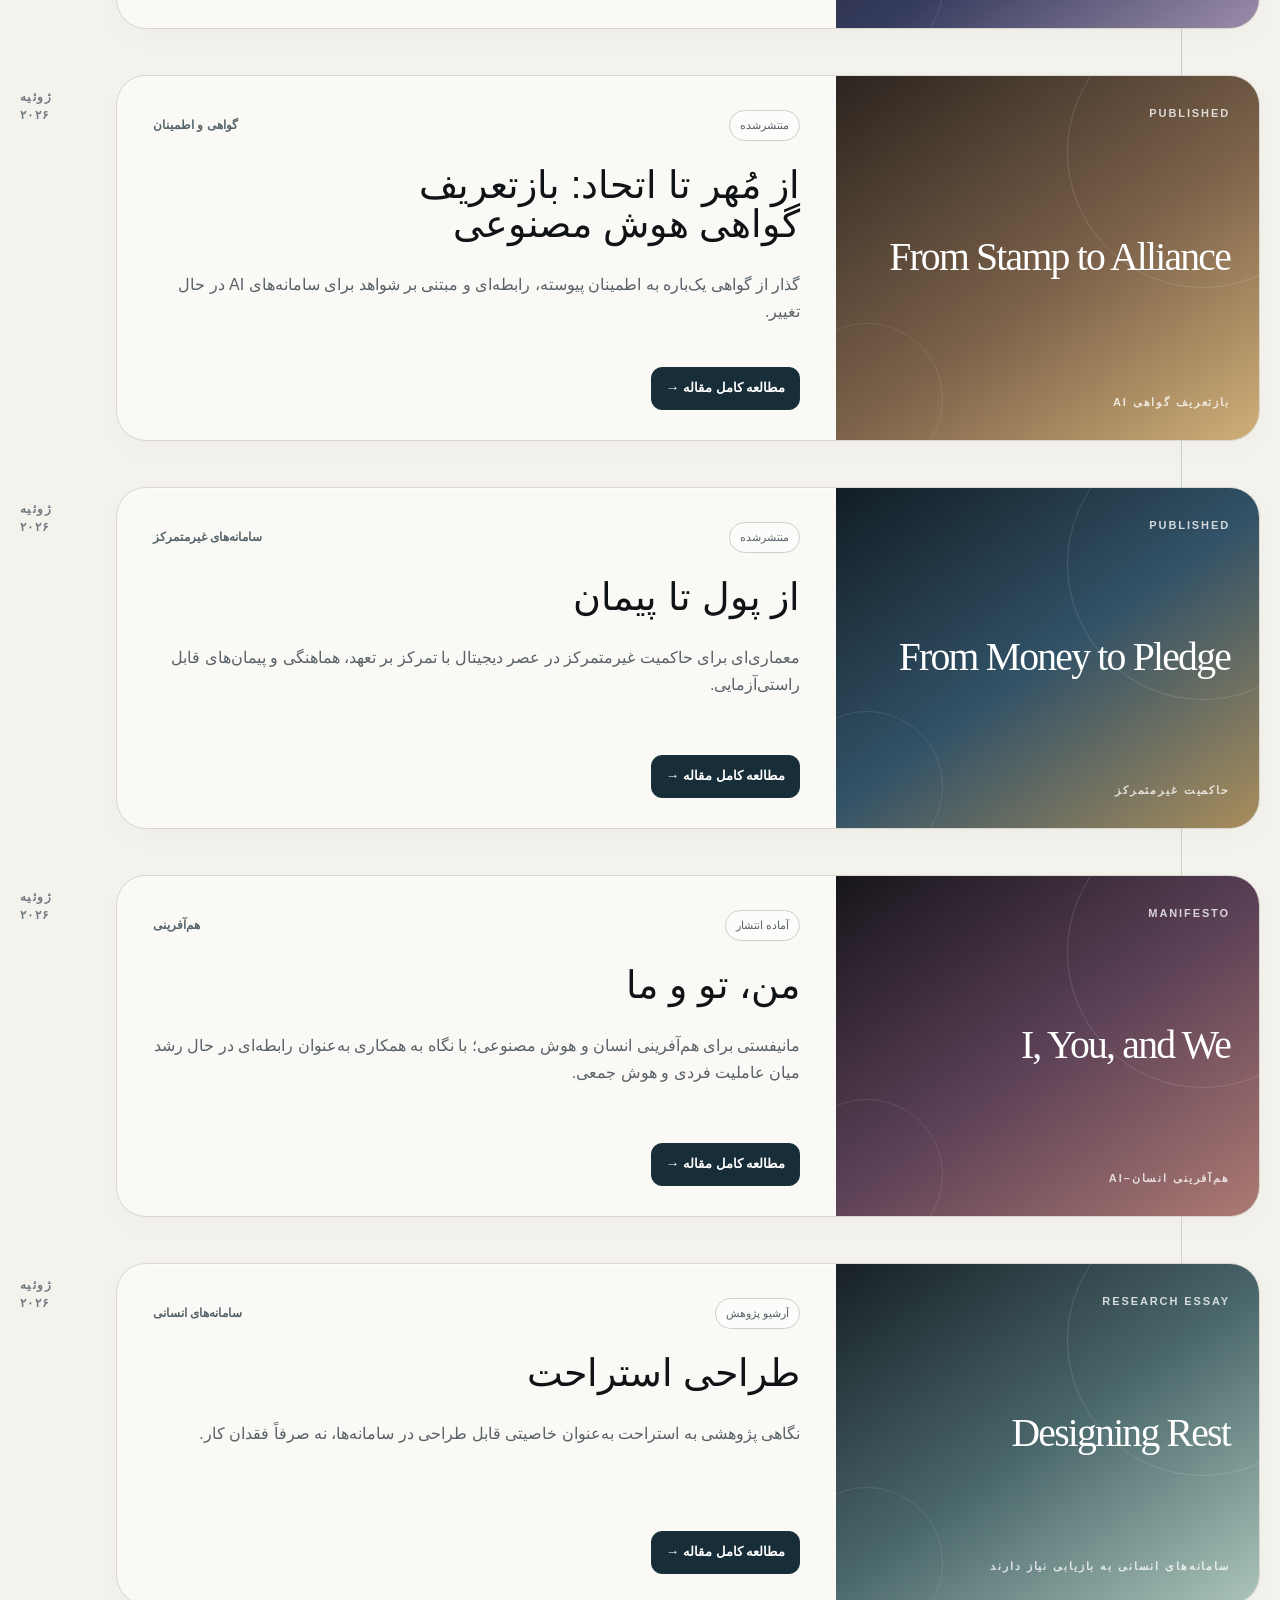
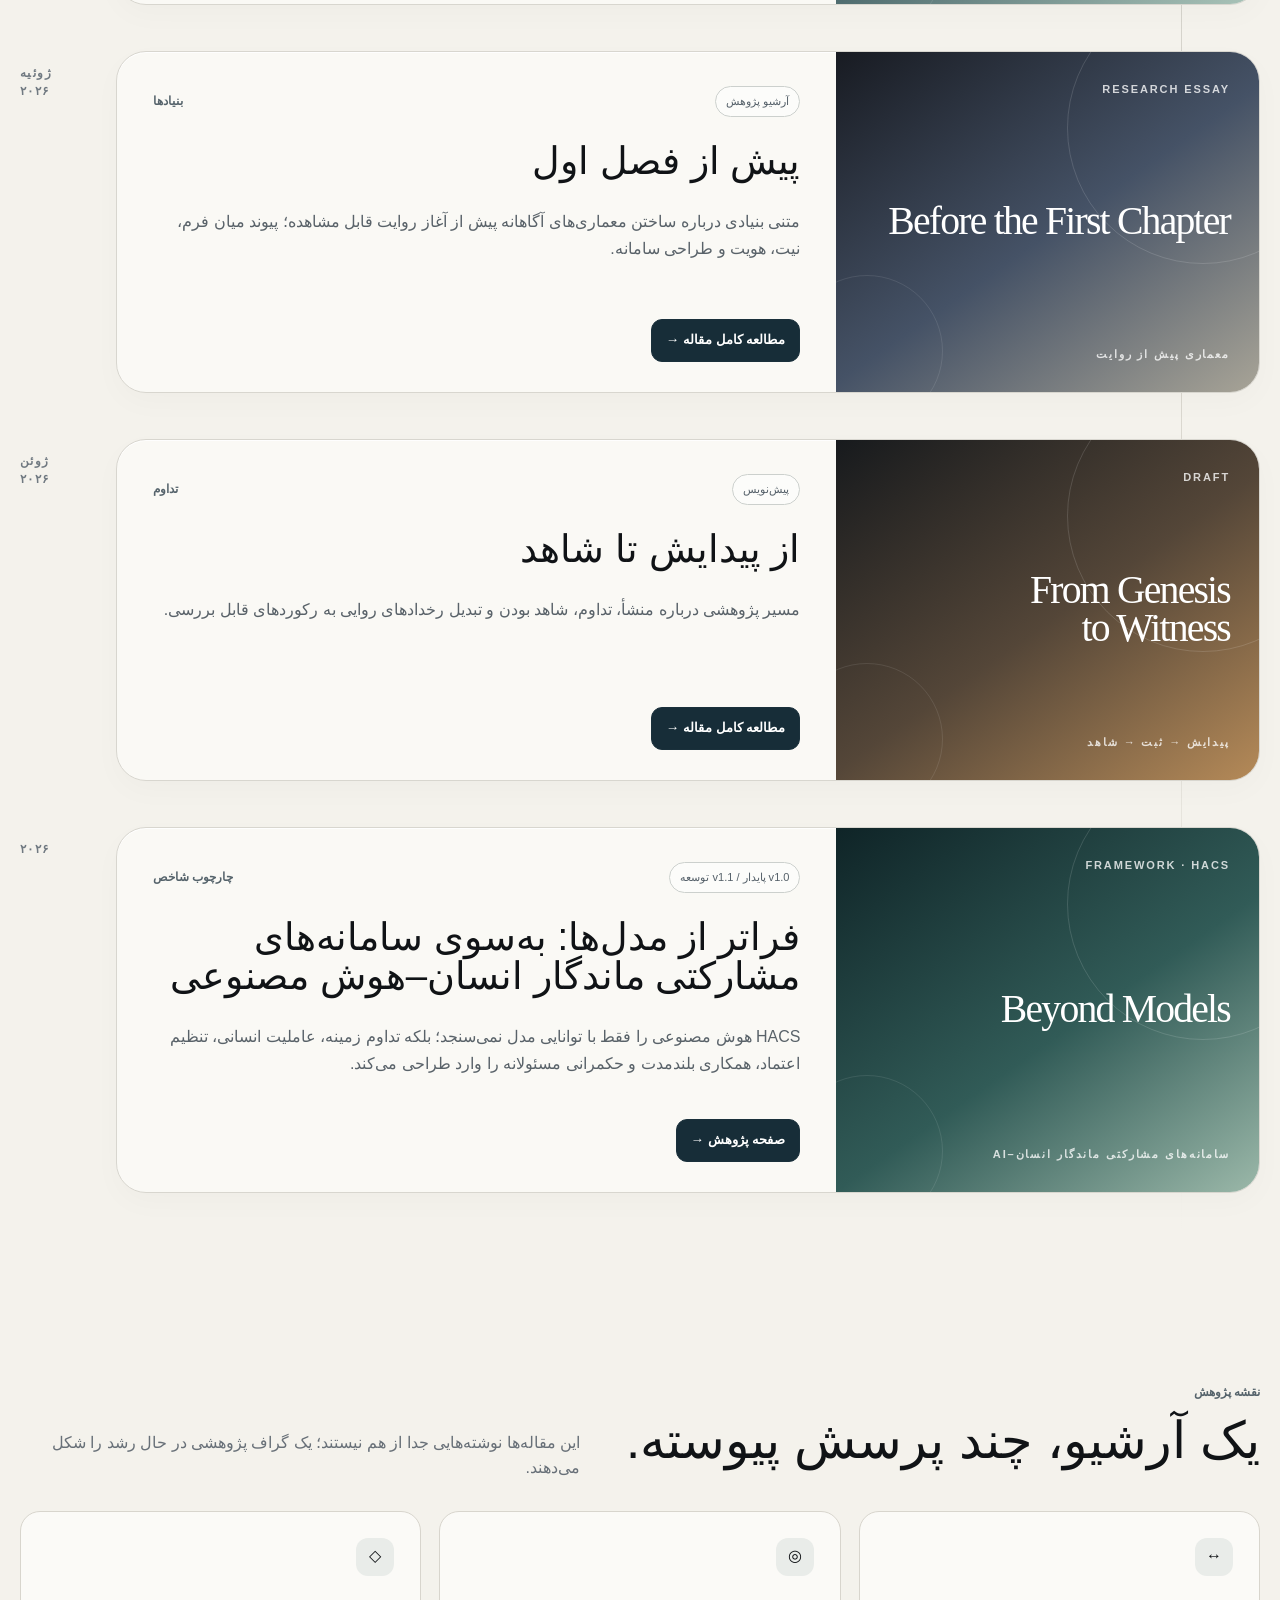
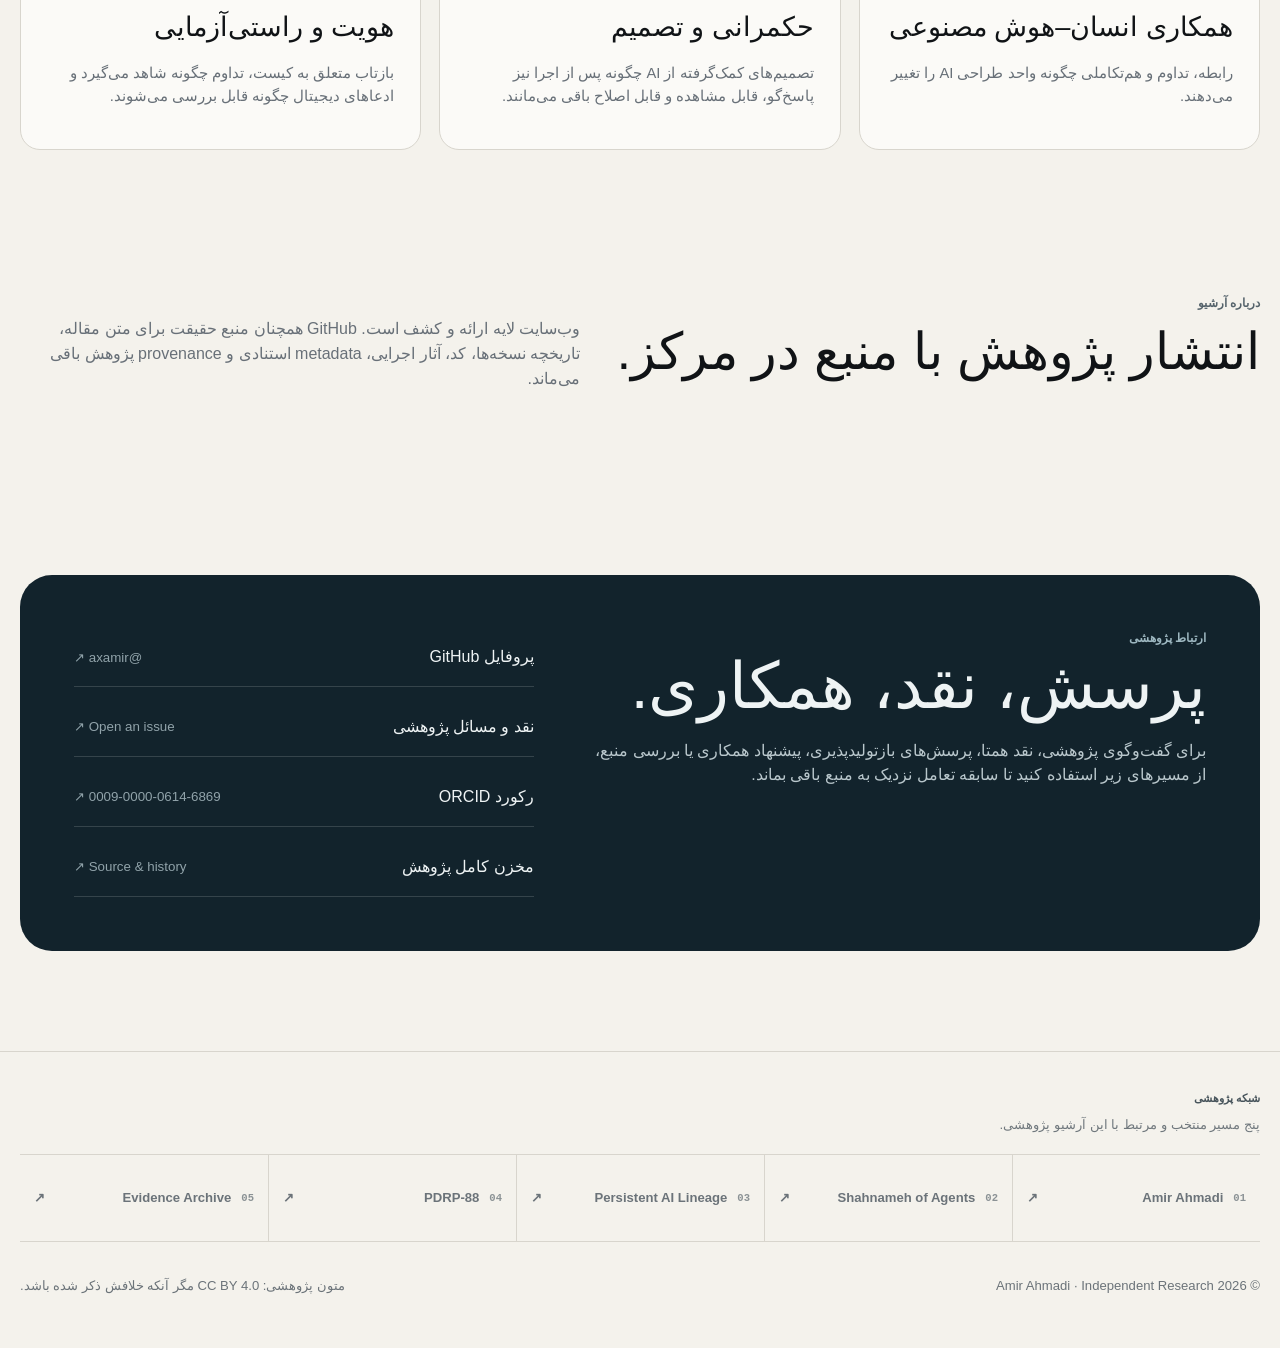
==== commit 67148bbb: "Integrate WCB as latest Research Hub publication" ====
--- a/site/fa/index.html
+++ b/site/fa/index.html
@@ -24,6 +24,7 @@
 <section class="section" id="papers"><div class="shell"><div class="section-head"><div><div class="eyebrow">خط زمانی پژوهش</div><h2>مقالات و آثار پژوهشی</h2></div><p>آرشیوی زمان‌مند از مقالات عمومی، working paperها، آثار پژوهشی اجرایی و پیش‌نویس‌ها؛ هر کارت به رکورد منبع در GitHub متصل است.</p></div>
 <div class="toolbar" aria-label="فیلتر مقاله‌ها"><button class="chip active" data-filter="all">همه</button><button class="chip" data-filter="governance">حکمرانی</button><button class="chip" data-filter="collaboration">انسان–هوش مصنوعی</button><button class="chip" data-filter="identity">هویت</button><button class="chip" data-filter="verifiable">سامانه‌های قابل راستی‌آزمایی</button></div>
 <div class="timeline">
+<article class="entry" data-topic="collaboration verifiable identity"><div class="entry-date">۲۳ مرداد<br>۱۴۰۵</div><div class="paper-card"><div class="cover wcb"><div class="cover-kicker">ساخت پروتکل · نمایش موردی</div><div class="cover-title">ما کدی هستیم که نفس می‌کشد</div><div class="cover-code">منشأ → اصلاح → تکامل ادعا</div></div><div class="paper-body"><div class="paper-top"><span class="status">نسخه کاندید انتشار v0.3</span><span class="eyebrow">منشأ پژوهش</span></div><h3>ما کدی هستیم که نفس می‌کشد</h3><p class="subtitle">مطالعه‌ای موردی برای حفظ منشأ و بررسی تکامل ادعا در همکاری پایدار انسان و هوش مصنوعی مولد؛ با معرفی PRCEP به‌عنوان کاندید پروتکل برای گذارهای قابل‌ممیزیِ ادعا.</p><div class="tags"><span class="tag">منشأ پژوهش</span><span class="tag">تکامل ادعا</span><span class="tag">همکاری انسان–هوش مصنوعی</span><span class="tag">PRCEP</span></div><div class="badges"><span>رکورد انگلیسی</span><span>تفسیر فارسی</span><span>افشای میانجی‌گری AI</span><span>فراداده استناد</span></div><div class="actions"><a class="btn primary" href="https://axamir.github.io/amir-ahmadi-research-papers/fa/papers/we-are-code-that-breathes/">خواندن انتشار →</a><a class="btn ghost" href="https://github.com/axamir/amir-ahmadi-research-papers/tree/main/papers/2026-we-are-code-that-breathes" target="_blank" rel="noopener">منبع GitHub ↗</a></div></div></div></article>
 <article class="entry" data-topic="governance collaboration verifiable"><div class="entry-date">اوت<br>۲۰۲۶</div><div class="paper-card"><div class="cover ldg"><div class="cover-kicker">Executable Research Artifact · LDG</div><div class="cover-title">Living Decision Governance</div><div class="cover-code">تصمیم → مشاهده → اصلاح</div></div><div class="paper-body"><div class="paper-top"><span class="status">نسخه ۰.۲ · اثر اجرایی</span><span class="eyebrow">حکمرانی هوش مصنوعی</span></div><h3>حکمرانی زنده تصمیم</h3><p class="subtitle">معماری اجرایی برای حکمرانی پیوسته تصمیم‌های انسان–هوش مصنوعی؛ با امضای انسانی، پایش ذی‌نفعان، اختیار تطبیقی و آستانه‌های هشدار، کندسازی، توقف موقت و توقف کامل.</p><div class="tags"><span class="tag">هوش تصمیم</span><span class="tag">پاسخ‌گویی انسانی</span><span class="tag">ایجنت‌ها</span><span class="tag">حکمرانی</span></div><div class="badges"><span>EN / FA</span><span>مدل Python</span><span>CI verified</span><span>Machine-readable</span></div><div class="actions"><a class="btn primary" href="../papers/living-decision-governance/">صفحه پژوهش →</a><a class="btn ghost" href="../../papers/2026-living-decision-governance/LDG_COMPLETE.fa.md">نسخه فارسی کامل</a></div></div></div></article>
 <article class="entry" data-topic="collaboration governance"><div class="entry-date">اوت<br>۲۰۲۶</div><div class="paper-card"><div class="cover beyond"><div class="cover-kicker">Research Paper</div><div class="cover-title">Beyond Intelligence — AI Evolution</div><div class="cover-code">توانایی → رابطه → تکامل</div></div><div class="paper-body"><div class="paper-top"><span class="status">مقاله در حال توسعه</span><span class="eyebrow">تکامل AI</span></div><h3>فراتر از هوشمندی — تکامل هوش مصنوعی</h3><p class="subtitle">پرسشی سیستمی درباره اینکه وقتی توسعه AI را فقط با توانایی خام نسنجیم و رابطه، مسئولیت و افق بلندمدت را وارد ارزیابی کنیم چه چیزی تغییر می‌کند.</p><div class="actions"><a class="btn primary" href="../papers/beyond-intelligence-ai-evolution/">صفحه پژوهش →</a></div></div></div></article>
 <article class="entry" data-topic="collaboration"><div class="entry-date">ژوئیه<br>۲۰۲۶</div><div class="paper-card"><div class="cover relation"><div class="cover-kicker">Public Working Paper</div><div class="cover-title">Relational Co‑Evolution</div><div class="cover-code">رابطه به‌عنوان واحد طراحی</div></div><div class="paper-body"><div class="paper-top"><span class="status">نسخه عمومی ۰.۲</span><span class="eyebrow">هم‌تکاملی</span></div><h3>از شخصی‌سازی سبز تا هم‌تکاملی رابطه‌ای</h3><p class="subtitle">مقاله‌ای مفهومی که خود رابطه انسان–AI را واحد طراحی و ارزیابی می‌بیند، نه اینکه شخصی‌سازی را یک بهینه‌سازی یک‌طرفه و ایستا فرض کند.</p><div class="actions"><a class="btn primary" href="../papers/relational-co-evolution/">صفحه پژوهش →</a></div></div></div></article>
--- a/site/assets/styles.css
+++ b/site/assets/styles.css
@@ -3,9 +3,10 @@
   --accent:#162d3a;--accent2:#7c9aa3;--warm:#9b7653;--good:#315b49;--shadow:0 18px 55px rgba(24,31,35,.08);
   --radius-xl:28px;--radius-lg:20px;--radius-md:14px;--max:1320px;
 }
-*{box-sizing:border-box}html{scroll-behavior:smooth}body{margin:0;background:var(--bg);color:var(--ink);font-family:Inter,ui-sans-serif,system-ui,-apple-system,BlinkMacSystemFont,"Segoe UI",sans-serif;line-height:1.55;-webkit-font-smoothing:antialiased}a{color:inherit}img{max-width:100%;display:block}.shell{width:min(calc(100% - 40px),var(--max));margin:auto}.topbar{position:sticky;top:0;z-index:40;background:rgba(244,242,236,.86);backdrop-filter:blur(18px);border-bottom:1px solid rgba(16,19,22,.08)}.nav{height:72px;display:flex;align-items:center;justify-content:space-between;gap:18px}.brand{display:flex;align-items:center;gap:12px;text-decoration:none}.brand-mark{width:34px;height:34px;border-radius:10px;border:1px solid #bec3c4;display:grid;place-items:center;background:linear-gradient(145deg,#fcfcf8,#dedbd3);font-weight:800;letter-spacing:-.06em}.brand-copy{display:grid;line-height:1.05}.brand-copy strong{font-size:.92rem}.brand-copy span{font-size:.72rem;color:var(--muted);letter-spacing:.11em;text-transform:uppercase;margin-top:3px}.navlinks{display:flex;align-items:center;gap:22px}.navlinks a{text-decoration:none;font-size:.9rem;color:#394047}.navlinks a:hover{color:#000}.menu-btn{display:none;border:0;background:transparent;padding:8px;font-size:1.2rem}.command-box{height:36px;min-width:180px;max-width:240px;border:1px solid #c9c8c2;border-radius:11px;background:rgba(255,255,255,.48);display:flex;align-items:center;gap:8px;padding:0 10px;transition:border-color .2s ease,box-shadow .2s ease,background .2s ease}.command-box:focus-within{background:#fff;border-color:#748892;box-shadow:0 0 0 3px rgba(80,105,116,.12)}.command-box input{width:100%;min-width:0;border:0;outline:0;background:transparent;color:#253038;font:500 .78rem/1 ui-monospace,SFMono-Regular,Menlo,monospace}.command-box input::placeholder{color:#8c9396}.command-mark,.command-hint{color:#7f898d;font-size:.72rem;flex:0 0 auto}.command-error{animation:commandShake .24s linear}@keyframes commandShake{25%{transform:translateX(-3px)}50%{transform:translateX(3px)}75%{transform:translateX(-2px)}}.hero{padding:104px 0 72px}.hero-grid{display:grid;grid-template-columns:minmax(0,1.35fr) minmax(300px,.65fr);gap:64px;align-items:end}.eyebrow{text-transform:uppercase;letter-spacing:.18em;font-size:.74rem;color:#55636b;font-weight:700}.hero h1{font-family:Georgia,"Times New Roman",serif;font-weight:500;letter-spacing:-.045em;line-height:.94;font-size:clamp(4rem,8vw,7.6rem);margin:16px 0 28px;max-width:980px}.hero h1 em{font-style:normal;color:#455d68}.lead{font-size:clamp(1.08rem,1.7vw,1.34rem);color:#525b62;max-width:760px}.hero-meta{border-top:1px solid var(--line);padding-top:22px;display:grid;gap:16px}.meta-row{display:flex;justify-content:space-between;gap:18px;font-size:.88rem}.meta-row span:first-child{color:var(--muted)}.meta-row a{text-decoration:none;border-bottom:1px solid #aeb5b5}.section{padding:72px 0}.section-head{display:flex;align-items:end;justify-content:space-between;gap:24px;margin-bottom:30px}.section-head h2{font-family:Georgia,"Times New Roman",serif;font-size:clamp(2.2rem,4vw,4.1rem);letter-spacing:-.04em;font-weight:500;margin:0}.section-head p{color:var(--muted);max-width:560px;margin:0}.toolbar{display:flex;gap:10px;flex-wrap:wrap;margin:20px 0 34px}.chip{appearance:none;border:1px solid #cac7c0;background:#f8f7f3;padding:9px 13px;border-radius:999px;font-size:.84rem;cursor:pointer}.chip.active,.chip:hover{background:#192b35;color:white;border-color:#192b35}.timeline{position:relative}.timeline:before{content:"";position:absolute;left:78px;top:4px;bottom:0;width:1px;background:var(--line)}.entry{display:grid;grid-template-columns:62px 1fr;gap:34px;padding:0 0 42px;position:relative}.entry-date{font-size:.76rem;text-transform:uppercase;letter-spacing:.1em;color:#707981;text-align:right;padding-top:14px}.entry-date:after{content:"";position:absolute;left:73px;top:17px;width:11px;height:11px;border-radius:50%;background:var(--bg);border:2px solid #49606b}.paper-card{display:grid;grid-template-columns:minmax(240px,.72fr) minmax(0,1.28fr);background:var(--surface);border:1px solid #d8d6cf;border-radius:var(--radius-xl);overflow:hidden;box-shadow:0 1px 0 rgba(255,255,255,.7) inset;transition:transform .25s ease,box-shadow .25s ease,border-color .25s ease}.paper-card:hover{transform:translateY(-4px);box-shadow:var(--shadow);border-color:#c5c1b6}.paper-card.has-page{cursor:pointer}.paper-card.has-page:focus-visible{outline:3px solid #6f8d9b;outline-offset:4px}.cover{min-height:330px;position:relative;overflow:hidden;padding:26px;display:flex;flex-direction:column;justify-content:space-between;color:white}.cover:before,.cover:after{content:"";position:absolute;border-radius:50%;filter:blur(.1px);opacity:.55}.cover:before{width:260px;height:260px;right:-80px;top:-60px;border:1px solid rgba(255,255,255,.25)}.cover:after{width:140px;height:140px;left:-45px;bottom:-35px;border:1px solid rgba(255,255,255,.18)}.cover.ldg{background:radial-gradient(circle at 72% 25%,#9dcec9 0 2%,transparent 2.5%),linear-gradient(145deg,#101b25,#163b49 55%,#315a55)}.cover.relation{background:linear-gradient(150deg,#261c2d,#704b64 55%,#c49a82)}.cover.hacs{background:linear-gradient(145deg,#0f2427,#315b57 55%,#9bb8a9)}.cover.reflect{background:linear-gradient(145deg,#161923,#353b5c 58%,#9c8caa)}.cover.stamp{background:linear-gradient(145deg,#2b241f,#7c624a 55%,#d0af77)}.cover.pledge{background:linear-gradient(145deg,#121d24,#325267 50%,#a98d5b)}.cover.manifesto{background:linear-gradient(145deg,#17151b,#5b4056 50%,#ad7a72)}.cover.rest{background:linear-gradient(145deg,#172026,#49666a 50%,#abc5ba)}.cover.chapter{background:linear-gradient(145deg,#181b22,#455266 52%,#a8a497)}.cover.genesis{background:linear-gradient(145deg,#171a1d,#544638 52%,#b58a58)}.cover.beyond{background:linear-gradient(145deg,#10161c,#2d495f 50%,#7da7aa)}.cover-kicker,.cover-code{position:relative;z-index:1;font-size:.72rem;letter-spacing:.16em;text-transform:uppercase;color:rgba(255,255,255,.76)}.cover-title{position:relative;z-index:1;font-family:Georgia,"Times New Roman",serif;font-size:clamp(1.9rem,3vw,3.1rem);line-height:.98;letter-spacing:-.04em;max-width:92%}.paper-body{padding:32px 34px 28px;display:flex;flex-direction:column}.paper-top{display:flex;justify-content:space-between;align-items:center;gap:16px}.status{font-size:.73rem;letter-spacing:.08em;text-transform:uppercase;border:1px solid #ccd0cd;border-radius:999px;padding:6px 9px;color:#56616a}.paper-body h3{font-family:Georgia,"Times New Roman",serif;font-size:clamp(1.7rem,2.9vw,2.7rem);font-weight:500;letter-spacing:-.035em;line-height:1.05;margin:24px 0 12px}.subtitle{color:#5e666c;font-size:1rem;max-width:710px}.tags{display:flex;gap:7px;flex-wrap:wrap;margin:24px 0}.tag{background:#efede7;border:1px solid #dfdcd4;border-radius:999px;padding:6px 9px;font-size:.75rem;color:#535b60}.badges{display:flex;gap:12px;flex-wrap:wrap;padding-top:16px;border-top:1px solid #e2dfd8;font-size:.78rem;color:#576068}.badges span{display:inline-flex;align-items:center;gap:5px}.badges span:before{content:"";width:6px;height:6px;border-radius:50%;background:#476a5a}.actions{display:flex;gap:10px;flex-wrap:wrap;margin-top:auto;padding-top:24px}.btn{text-decoration:none;border:1px solid #1a303b;border-radius:11px;padding:10px 13px;font-size:.85rem;display:inline-flex;align-items:center;gap:7px}.btn.primary{background:#172d38;color:white}.btn.ghost{border-color:#c7c6c0}.btn:hover{transform:translateY(-1px)}.research-map{display:grid;grid-template-columns:repeat(3,1fr);gap:18px}.map-card{background:var(--surface);border:1px solid var(--line);border-radius:var(--radius-lg);padding:26px}.map-icon{width:38px;height:38px;border-radius:12px;background:#e9ece9;display:grid;place-items:center;margin-bottom:30px}.map-card h3{font-family:Georgia,"Times New Roman",serif;font-size:1.7rem;margin:0 0 10px;font-weight:500}.map-card p{color:var(--muted);font-size:.92rem}.map-links{display:grid;gap:8px;margin-top:20px}.map-links a{text-decoration:none;font-size:.86rem}.contact{padding:82px 0 100px}.contact-card{background:#12232c;color:#eef3f4;border-radius:32px;padding:54px;display:grid;grid-template-columns:1.15fr .85fr;gap:50px}.contact-card h2{font-family:Georgia,"Times New Roman",serif;font-size:clamp(2.5rem,5vw,5rem);line-height:.95;letter-spacing:-.045em;font-weight:500;margin:8px 0 22px}.contact-card p{color:#b9c7cc;max-width:650px}.contact-links{display:grid;gap:12px;align-content:center}.contact-link{display:flex;justify-content:space-between;align-items:center;gap:18px;padding:16px 0;border-bottom:1px solid rgba(255,255,255,.15);text-decoration:none}.contact-link small{color:#91a3aa}.footer{padding:28px 0 52px;border-top:1px solid var(--line);color:#6b7379;font-size:.82rem}.footer-row{display:flex;justify-content:space-between;gap:20px;flex-wrap:wrap}.mobile-only{display:none}
-html[dir="rtl"] body{font-family:Vazirmatn,Tahoma,Arial,sans-serif}html[dir="rtl"] .brand{direction:ltr}html[dir="rtl"] .navlinks,html[dir="rtl"] .toolbar,html[dir="rtl"] .tags,html[dir="rtl"] .badges,html[dir="rtl"] .actions{direction:rtl}html[dir="rtl"] .hero h1,html[dir="rtl"] .section-head h2,html[dir="rtl"] .paper-body h3,html[dir="rtl"] .map-card h3,html[dir="rtl"] .contact-card h2{font-family:Tahoma,Arial,sans-serif;letter-spacing:-.02em}html[dir="rtl"] .eyebrow,html[dir="rtl"] .status{letter-spacing:0;text-transform:none}html[dir="rtl"] .timeline:before{left:auto;right:78px}html[dir="rtl"] .entry{grid-template-columns:1fr 62px}html[dir="rtl"] .entry-date{grid-column:2;grid-row:1;text-align:left}html[dir="rtl"] .paper-card{grid-column:1;grid-row:1}html[dir="rtl"] .entry-date:after{left:auto;right:73px}html[dir="rtl"] .cover{text-align:right}html[dir="rtl"] .command-box{direction:ltr}
-@media(max-width:980px){.hero-grid,.contact-card{grid-template-columns:1fr}.hero{padding-top:76px}.research-map{grid-template-columns:1fr 1fr}.paper-card{grid-template-columns:290px 1fr}.cover{min-height:300px}.command-box{min-width:150px}}
-@media(max-width:760px){.shell{width:min(calc(100% - 28px),var(--max))}.navlinks{display:none;position:absolute;top:72px;left:0;right:0;background:rgba(244,242,236,.98);padding:18px 20px 24px;border-bottom:1px solid var(--line);flex-direction:column;align-items:flex-start}.navlinks.open{display:flex}.menu-btn{display:block}.command-box{margin-left:auto;min-width:132px;max-width:150px}.hero{padding:58px 0 48px}.hero h1{font-size:clamp(3.4rem,16vw,5.5rem)}.section{padding:52px 0}.section-head{align-items:flex-start;flex-direction:column}.timeline:before{left:9px}.entry{grid-template-columns:1fr;padding-left:30px;gap:10px}.entry-date{text-align:left;padding:0}.entry-date:after{left:4px;top:4px}.paper-card{grid-template-columns:1fr}.cover{min-height:240px}.paper-body{padding:26px 22px}.paper-body h3{font-size:2rem}.research-map{grid-template-columns:1fr}.contact-card{padding:34px 24px;border-radius:24px}.mobile-only{display:block}html[dir="rtl"] .timeline:before{right:9px;left:auto}html[dir="rtl"] .entry{grid-template-columns:1fr;padding-left:0;padding-right:30px}html[dir="rtl"] .entry-date{grid-column:1;grid-row:auto;text-align:right}html[dir="rtl"] .paper-card{grid-column:1;grid-row:auto}html[dir="rtl"] .entry-date:after{right:4px;left:auto}}
-@media(max-width:420px){.nav{height:64px}.brand-copy span{display:none}.brand-copy strong{display:none}.command-box{min-width:118px}.hero h1{font-size:3.45rem}.paper-body{padding:22px 18px}.cover{padding:20px}.actions .btn{width:100%;justify-content:center}.contact-card h2{font-size:2.65rem}.meta-row{flex-direction:column;gap:4px}.section-head h2{font-size:2.45rem}}
+*{box-sizing:border-box}html{scroll-behavior:smooth}body{margin:0;background:var(--bg);color:var(--ink);font-family:Inter,ui-sans-serif,system-ui,-apple-system,BlinkMacSystemFont,"Segoe UI",sans-serif;line-height:1.55;-webkit-font-smoothing:antialiased}a{color:inherit}img{max-width:100%;display:block}.shell{width:min(calc(100% - 40px),var(--max));margin:auto}.topbar{position:sticky;top:0;z-index:40;background:rgba(244,242,236,.86);backdrop-filter:blur(18px);border-bottom:1px solid rgba(16,19,22,.08)}.nav{height:72px;display:flex;align-items:center;justify-content:space-between;gap:18px}.brand{display:flex;align-items:center;gap:12px;text-decoration:none}.brand-mark{width:34px;height:34px;border-radius:10px;border:1px solid #bec3c4;display:grid;place-items:center;background:linear-gradient(145deg,#fcfcf8,#dedbd3);font-weight:800;letter-spacing:-.06em}.brand-copy{display:grid;line-height:1.05}.brand-copy strong{font-size:.92rem}.brand-copy span{font-size:.72rem;color:var(--muted);letter-spacing:.11em;text-transform:uppercase;margin-top:3px}.navlinks{display:flex;align-items:center;gap:22px}.navlinks a{text-decoration:none;font-size:.9rem;color:#394047}.navlinks a:hover{color:#000}.menu-btn{display:none;border:0;background:transparent;padding:8px;font-size:1.2rem}.command-box{height:36px;min-width:180px;max-width:240px;border:1px solid #c9c8c2;border-radius:11px;background:rgba(255,255,255,.48);display:flex;align-items:center;gap:8px;padding:0 10px;transition:border-color .2s ease,box-shadow .2s ease,background .2s ease}.command-box:focus-within{background:#fff;border-color:#748892;box-shadow:0 0 0 3px rgba(80,105,116,.12)}.command-box input{width:100%;min-width:0;border:0;outline:0;background:transparent;color:#253038;font:500 .78rem/1 ui-monospace,SFMono-Regular,Menlo,monospace}.command-box input::placeholder{color:#8c9396}.command-mark,.command-hint{color:#7f898d;font-size:.72rem;flex:0 0 auto}.command-error{animation:commandShake .24s linear}@keyframes commandShake{25%{transform:translateX(-3px)}50%{transform:translateX(3px)}75%{transform:translateX(-2px)}}.hero{padding:104px 0 72px}.hero-grid{display:grid;grid-template-columns:minmax(0,1.35fr) minmax(300px,.65fr);gap:64px;align-items:end}.eyebrow{text-transform:uppercase;letter-spacing:.18em;font-size:.74rem;color:#55636b;font-weight:700}.hero h1{font-family:Georgia,"Times New Roman",serif;font-weight:500;letter-spacing:-.045em;line-height:.94;font-size:clamp(4rem,8vw,7.6rem);margin:16px 0 28px;max-width:980px}.hero h1 em{font-style:normal;color:#455d68}.lead{font-size:clamp(1.08rem,1.7vw,1.34rem);color:#525b62;max-width:760px}.hero-meta{border-top:1px solid var(--line);padding-top:22px;display:grid;gap:16px}.meta-row{display:flex;justify-content:space-between;gap:18px;font-size:.88rem}.meta-row span:first-child{color:var(--muted)}.meta-row a{text-decoration:none;border-bottom:1px solid #aeb5b5}.section{padding:72px 0}.section-head{display:flex;align-items:end;justify-content:space-between;gap:24px;margin-bottom:30px}.section-head h2{font-family:Georgia,"Times New Roman",serif;font-size:clamp(2.2rem,4vw,4.1rem);letter-spacing:-.04em;font-weight:500;margin:0}.section-head p{color:var(--muted);max-width:560px;margin:0}.toolbar{display:flex;gap:10px;flex-wrap:wrap;margin:20px 0 34px}.chip{appearance:none;border:1px solid #cac7c0;background:#f8f7f3;padding:9px 13px;border-radius:999px;font-size:.84rem;cursor:pointer}.chip.active,.chip:hover{background:#192b35;color:white;border-color:#192b35}.timeline{position:relative}.timeline:before{content:"";position:absolute;left:78px;top:4px;bottom:0;width:1px;background:linear-gradient(to bottom,#bac1c0 0%,#d8d5cd 82%,transparent 100%)}.entry{display:grid;grid-template-columns:62px 1fr;gap:34px;padding:0 0 46px;position:relative}.entry-date{font-size:.72rem;text-transform:uppercase;letter-spacing:.12em;color:#707981;text-align:right;padding-top:14px;font-weight:700}.entry-date:after{content:"";position:absolute;left:72px;top:16px;width:12px;height:12px;border-radius:50%;background:var(--bg);border:2px solid #49606b;box-shadow:0 0 0 5px rgba(73,96,107,.06)}.paper-card{display:grid;grid-template-columns:minmax(260px,.74fr) minmax(0,1.26fr);background:rgba(251,250,247,.92);border:1px solid #d8d6cf;border-radius:30px;overflow:hidden;box-shadow:0 1px 0 rgba(255,255,255,.9) inset,0 10px 30px rgba(27,34,38,.025);transition:transform .28s cubic-bezier(.2,.7,.2,1),box-shadow .28s ease,border-color .28s ease}.paper-card:hover{transform:translateY(-5px);box-shadow:0 24px 70px rgba(24,31,35,.095);border-color:#bebbb2}.paper-card.has-page{cursor:pointer}.paper-card.has-page:focus-visible{outline:3px solid #6f8d9b;outline-offset:5px}.cover{min-height:340px;position:relative;overflow:hidden;padding:29px;display:flex;flex-direction:column;justify-content:space-between;color:white;isolation:isolate}.cover:before,.cover:after{content:"";position:absolute;border-radius:50%;opacity:.55;pointer-events:none}.cover:before{width:270px;height:270px;right:-80px;top:-60px;border:1px solid rgba(255,255,255,.25)}.cover:after{width:150px;height:150px;left:-45px;bottom:-35px;border:1px solid rgba(255,255,255,.18)}.cover.ldg{background:radial-gradient(circle at 72% 25%,#9dcec9 0 2%,transparent 2.5%),linear-gradient(145deg,#101b25,#163b49 55%,#315a55)}.cover.relation{background:linear-gradient(150deg,#261c2d,#704b64 55%,#c49a82)}.cover.hacs{background:linear-gradient(145deg,#0f2427,#315b57 55%,#9bb8a9)}.cover.reflect{background:linear-gradient(145deg,#161923,#353b5c 58%,#9c8caa)}.cover.stamp{background:linear-gradient(145deg,#2b241f,#7c624a 55%,#d0af77)}.cover.pledge{background:linear-gradient(145deg,#121d24,#325267 50%,#a98d5b)}.cover.manifesto{background:linear-gradient(145deg,#17151b,#5b4056 50%,#ad7a72)}.cover.rest{background:linear-gradient(145deg,#172026,#49666a 50%,#abc5ba)}.cover.chapter{background:linear-gradient(145deg,#181b22,#455266 52%,#a8a497)}.cover.genesis{background:linear-gradient(145deg,#171a1d,#544638 52%,#b58a58)}.cover.beyond{background:linear-gradient(145deg,#10161c,#2d495f 50%,#7da7aa)}.cover-kicker,.cover-code{position:relative;z-index:1;font-size:.69rem;letter-spacing:.17em;text-transform:uppercase;color:rgba(255,255,255,.78);font-weight:650}.cover-title{position:relative;z-index:1;font-family:Georgia,"Times New Roman",serif;font-size:clamp(2rem,3.1vw,3.25rem);line-height:.95;letter-spacing:-.045em;max-width:94%;text-wrap:balance}.paper-body{padding:34px 36px 30px;display:flex;flex-direction:column;min-width:0}.paper-top{display:flex;justify-content:space-between;align-items:center;gap:16px}.status{font-size:.69rem;letter-spacing:.09em;text-transform:uppercase;border:1px solid #ccd0cd;border-radius:999px;padding:6px 10px;color:#56616a;background:rgba(255,255,255,.5);white-space:nowrap}.paper-body h3{font-family:Georgia,"Times New Roman",serif;font-size:clamp(1.82rem,3vw,2.85rem);font-weight:500;letter-spacing:-.04em;line-height:1.02;margin:24px 0 13px;text-wrap:balance}.subtitle{color:#596269;font-size:1rem;line-height:1.68;max-width:740px}.tags{display:flex;gap:7px;flex-wrap:wrap;margin:25px 0 21px}.tag{background:#efede7;border:1px solid #dfdcd4;border-radius:999px;padding:6px 10px;font-size:.74rem;color:#535b60}.badges{display:flex;gap:13px 18px;flex-wrap:wrap;padding-top:17px;border-top:1px solid #e2dfd8;font-size:.77rem;color:#576068}.badges span{display:inline-flex;align-items:center;gap:6px}.badges span:before{content:"";width:6px;height:6px;border-radius:50%;background:#476a5a;box-shadow:0 0 0 3px rgba(71,106,90,.06)}.actions{display:flex;gap:10px;flex-wrap:wrap;margin-top:auto;padding-top:25px}.btn{text-decoration:none;border:1px solid #1a303b;border-radius:11px;padding:10px 14px;font-size:.84rem;font-weight:700;display:inline-flex;align-items:center;gap:7px;transition:transform .18s ease,background .18s ease,border-color .18s ease}.btn.primary{background:#172d38;color:white}.btn.ghost{border-color:#c7c6c0;background:rgba(255,255,255,.4)}.btn:hover{transform:translateY(-1px)}.btn.primary:hover{background:#102630}.research-map{display:grid;grid-template-columns:repeat(3,1fr);gap:18px}.map-card{background:var(--surface);border:1px solid var(--line);border-radius:var(--radius-lg);padding:26px}.map-icon{width:38px;height:38px;border-radius:12px;background:#e9ece9;display:grid;place-items:center;margin-bottom:30px}.map-card h3{font-family:Georgia,"Times New Roman",serif;font-size:1.7rem;margin:0 0 10px;font-weight:500}.map-card p{color:var(--muted);font-size:.92rem}.map-links{display:grid;gap:8px;margin-top:20px}.map-links a{text-decoration:none;font-size:.86rem}.contact{padding:82px 0 100px}.contact-card{background:#12232c;color:#eef3f4;border-radius:32px;padding:54px;display:grid;grid-template-columns:1.15fr .85fr;gap:50px}.contact-card h2{font-family:Georgia,"Times New Roman",serif;font-size:clamp(2.5rem,5vw,5rem);line-height:.95;letter-spacing:-.045em;font-weight:500;margin:8px 0 22px}.contact-card p{color:#b9c7cc;max-width:650px}.contact-links{display:grid;gap:12px;align-content:center}.contact-link{display:flex;justify-content:space-between;align-items:center;gap:18px;padding:16px 0;border-bottom:1px solid rgba(255,255,255,.15);text-decoration:none}.contact-link small{color:#91a3aa}.footer{padding:28px 0 52px;border-top:1px solid var(--line);color:#6b7379;font-size:.82rem}.footer-row{display:flex;justify-content:space-between;gap:20px;flex-wrap:wrap}.mobile-only{display:none}
+html[dir="rtl"] body{font-family:Vazirmatn,Tahoma,Arial,sans-serif}html[dir="rtl"] .brand{direction:ltr}html[dir="rtl"] .navlinks,html[dir="rtl"] .toolbar,html[dir="rtl"] .tags,html[dir="rtl"] .badges,html[dir="rtl"] .actions{direction:rtl}html[dir="rtl"] .hero h1,html[dir="rtl"] .section-head h2,html[dir="rtl"] .paper-body h3,html[dir="rtl"] .map-card h3,html[dir="rtl"] .contact-card h2{font-family:Vazirmatn,Tahoma,Arial,sans-serif;letter-spacing:0}html[dir="rtl"] .eyebrow,html[dir="rtl"] .status{letter-spacing:0;text-transform:none}html[dir="rtl"] .timeline:before{left:auto;right:78px}html[dir="rtl"] .entry{grid-template-columns:1fr 62px}html[dir="rtl"] .entry-date{grid-column:2;grid-row:1;text-align:left}html[dir="rtl"] .paper-card{grid-column:1;grid-row:1}html[dir="rtl"] .entry-date:after{left:auto;right:72px}html[dir="rtl"] .cover{text-align:right}html[dir="rtl"] .command-box{direction:ltr}
+@media(max-width:980px){.hero-grid,.contact-card{grid-template-columns:1fr}.hero{padding-top:76px}.research-map{grid-template-columns:1fr 1fr}.paper-card{grid-template-columns:290px 1fr}.cover{min-height:305px}.command-box{min-width:150px}}
+@media(max-width:760px){.shell{width:min(calc(100% - 28px),var(--max))}.navlinks{display:none;position:absolute;top:72px;left:0;right:0;background:rgba(244,242,236,.98);padding:18px 20px 24px;border-bottom:1px solid var(--line);flex-direction:column;align-items:flex-start}.navlinks.open{display:flex}.menu-btn{display:block}.command-box{margin-left:auto;min-width:132px;max-width:150px}.hero{padding:58px 0 48px}.hero h1{font-size:clamp(3.15rem,15vw,5.35rem)}.section{padding:52px 0}.section-head{align-items:flex-start;flex-direction:column}.timeline:before{left:9px}.entry{grid-template-columns:1fr;padding-left:30px;gap:10px;padding-bottom:34px}.entry-date{text-align:left;padding:0}.entry-date:after{left:4px;top:4px}.paper-card{grid-template-columns:1fr;border-radius:24px}.cover{min-height:245px}.paper-body{padding:27px 23px}.paper-body h3{font-size:2.05rem}.paper-top{align-items:flex-start;flex-wrap:wrap}.status{white-space:normal}.research-map{grid-template-columns:1fr}.contact-card{padding:34px 24px;border-radius:24px}.mobile-only{display:block}html[dir="rtl"] .timeline:before{right:9px;left:auto}html[dir="rtl"] .entry{grid-template-columns:1fr;padding-left:0;padding-right:30px}html[dir="rtl"] .entry-date{grid-column:1;grid-row:auto;text-align:right}html[dir="rtl"] .paper-card{grid-column:1;grid-row:auto}html[dir="rtl"] .entry-date:after{right:4px;left:auto}}
+@media(max-width:520px){.command-box{min-width:118px;max-width:135px}.cover{min-height:225px;padding:22px}.cover-title{font-size:2.35rem}.paper-body{padding:23px 19px}.paper-body h3{font-size:1.9rem;line-height:1.08}.subtitle{font-size:.95rem;line-height:1.62}.badges{gap:10px 14px}.actions .btn{width:100%;justify-content:center}.hero h1{font-size:clamp(3rem,15vw,4.5rem)}}
+@media(max-width:420px){.nav{height:64px}.brand-copy span{display:none}.brand-copy strong{display:none}.command-box{min-width:112px}.contact-card h2{font-size:2.65rem}.meta-row{flex-direction:column;gap:4px}.section-head h2{font-size:2.45rem}}
 @media(prefers-reduced-motion:reduce){html{scroll-behavior:auto}.paper-card,.btn{transition:none!important}}
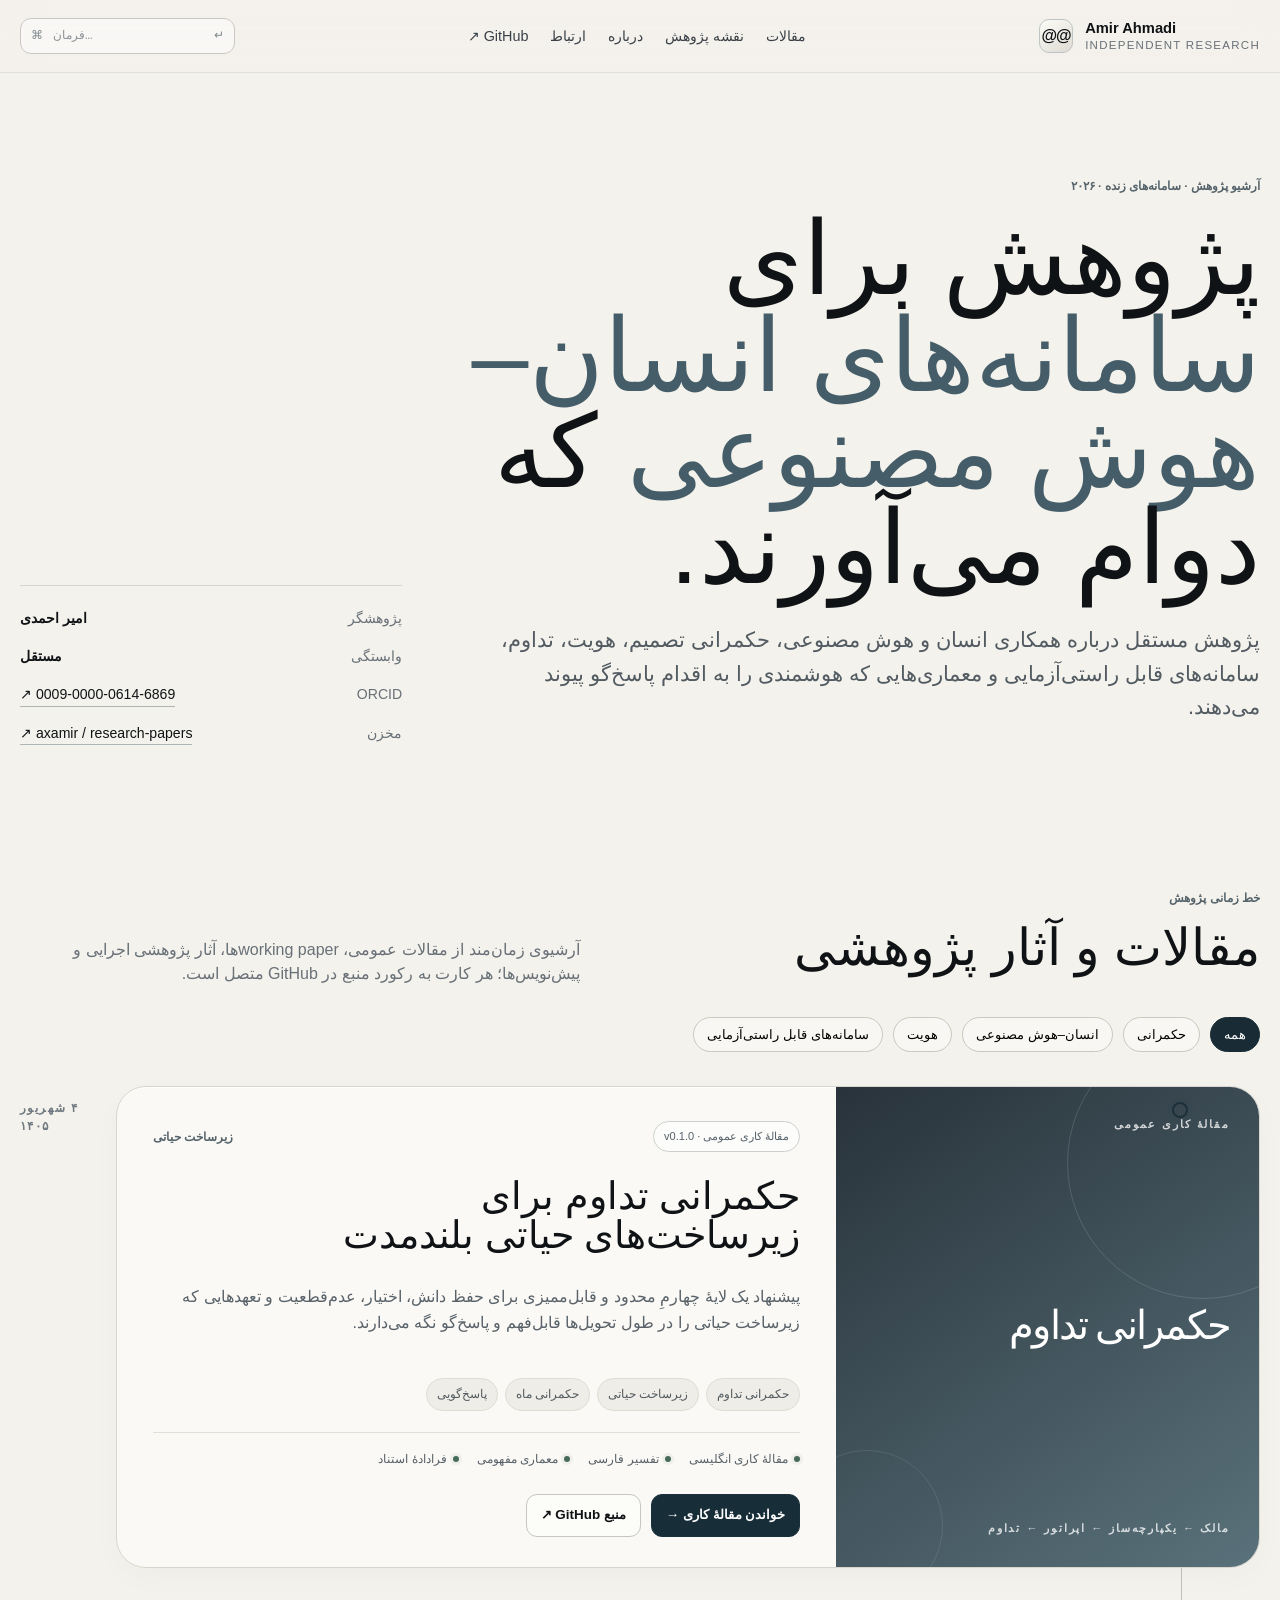
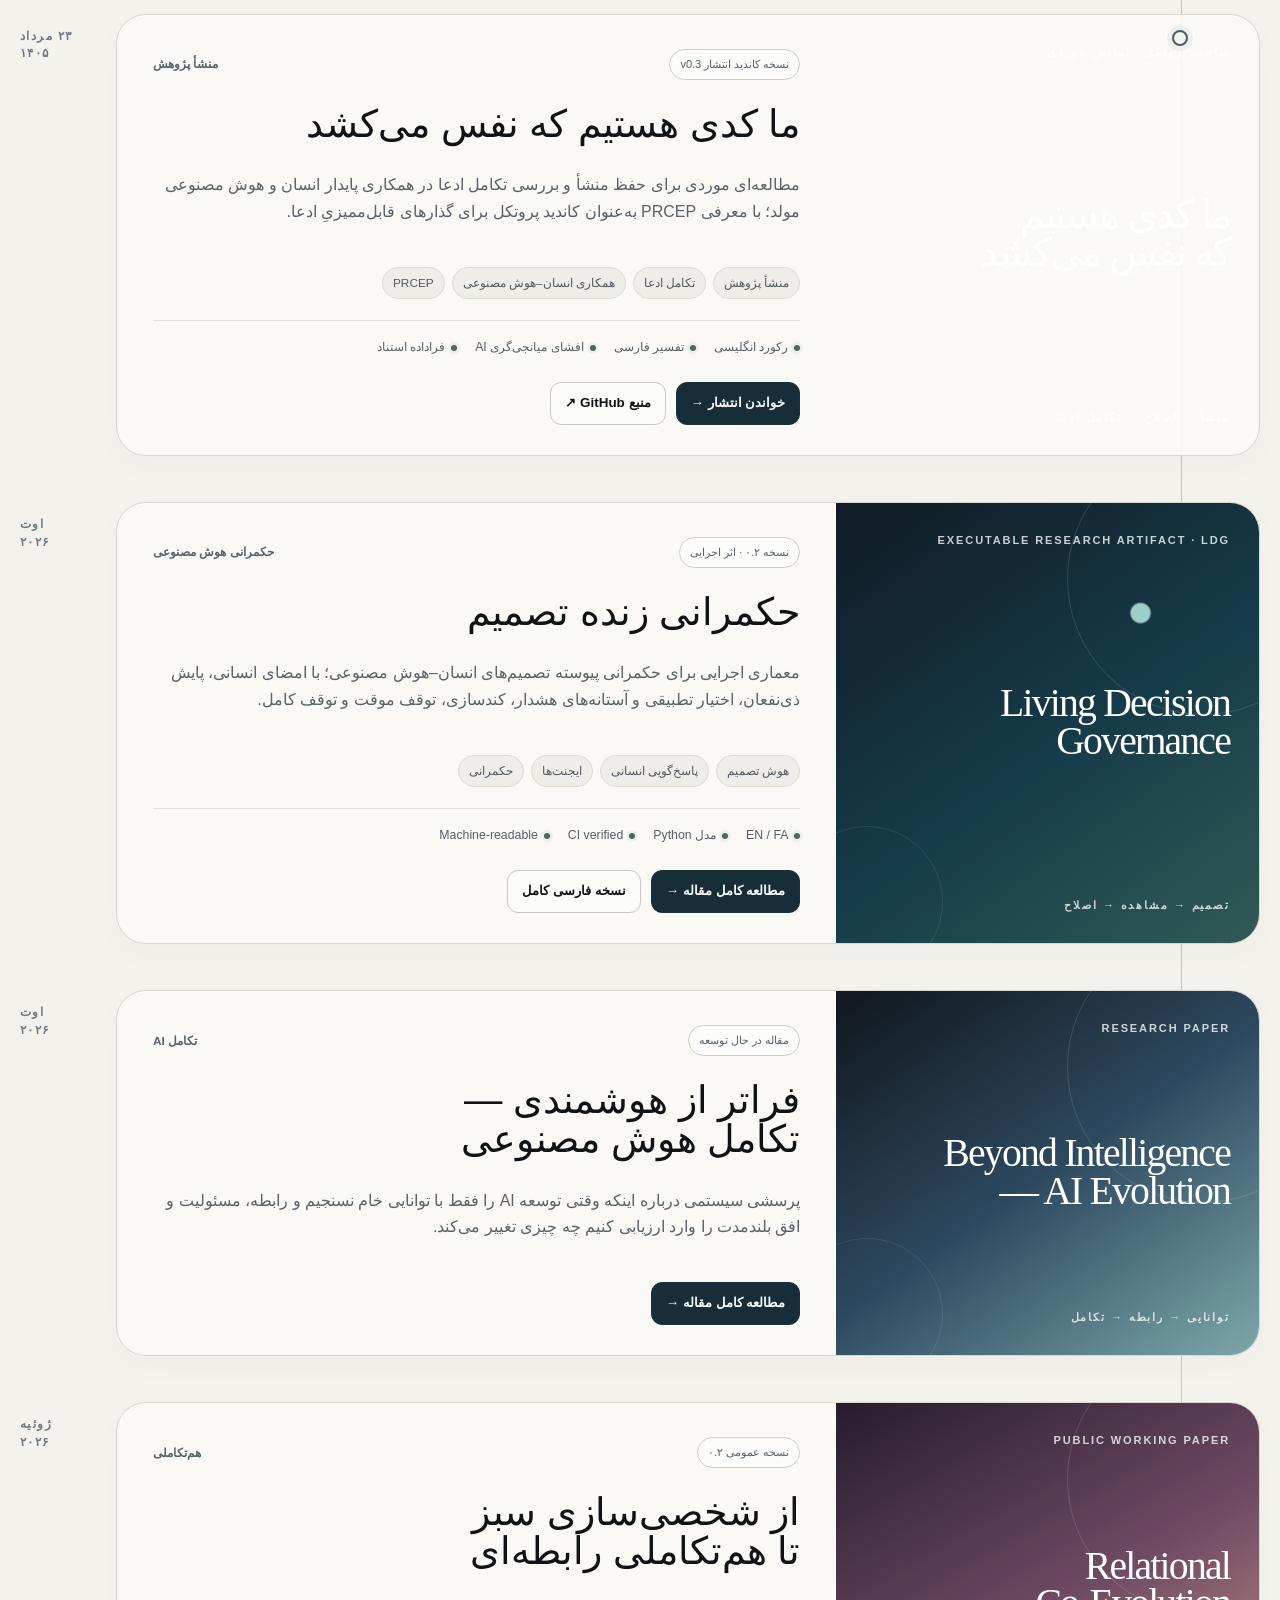
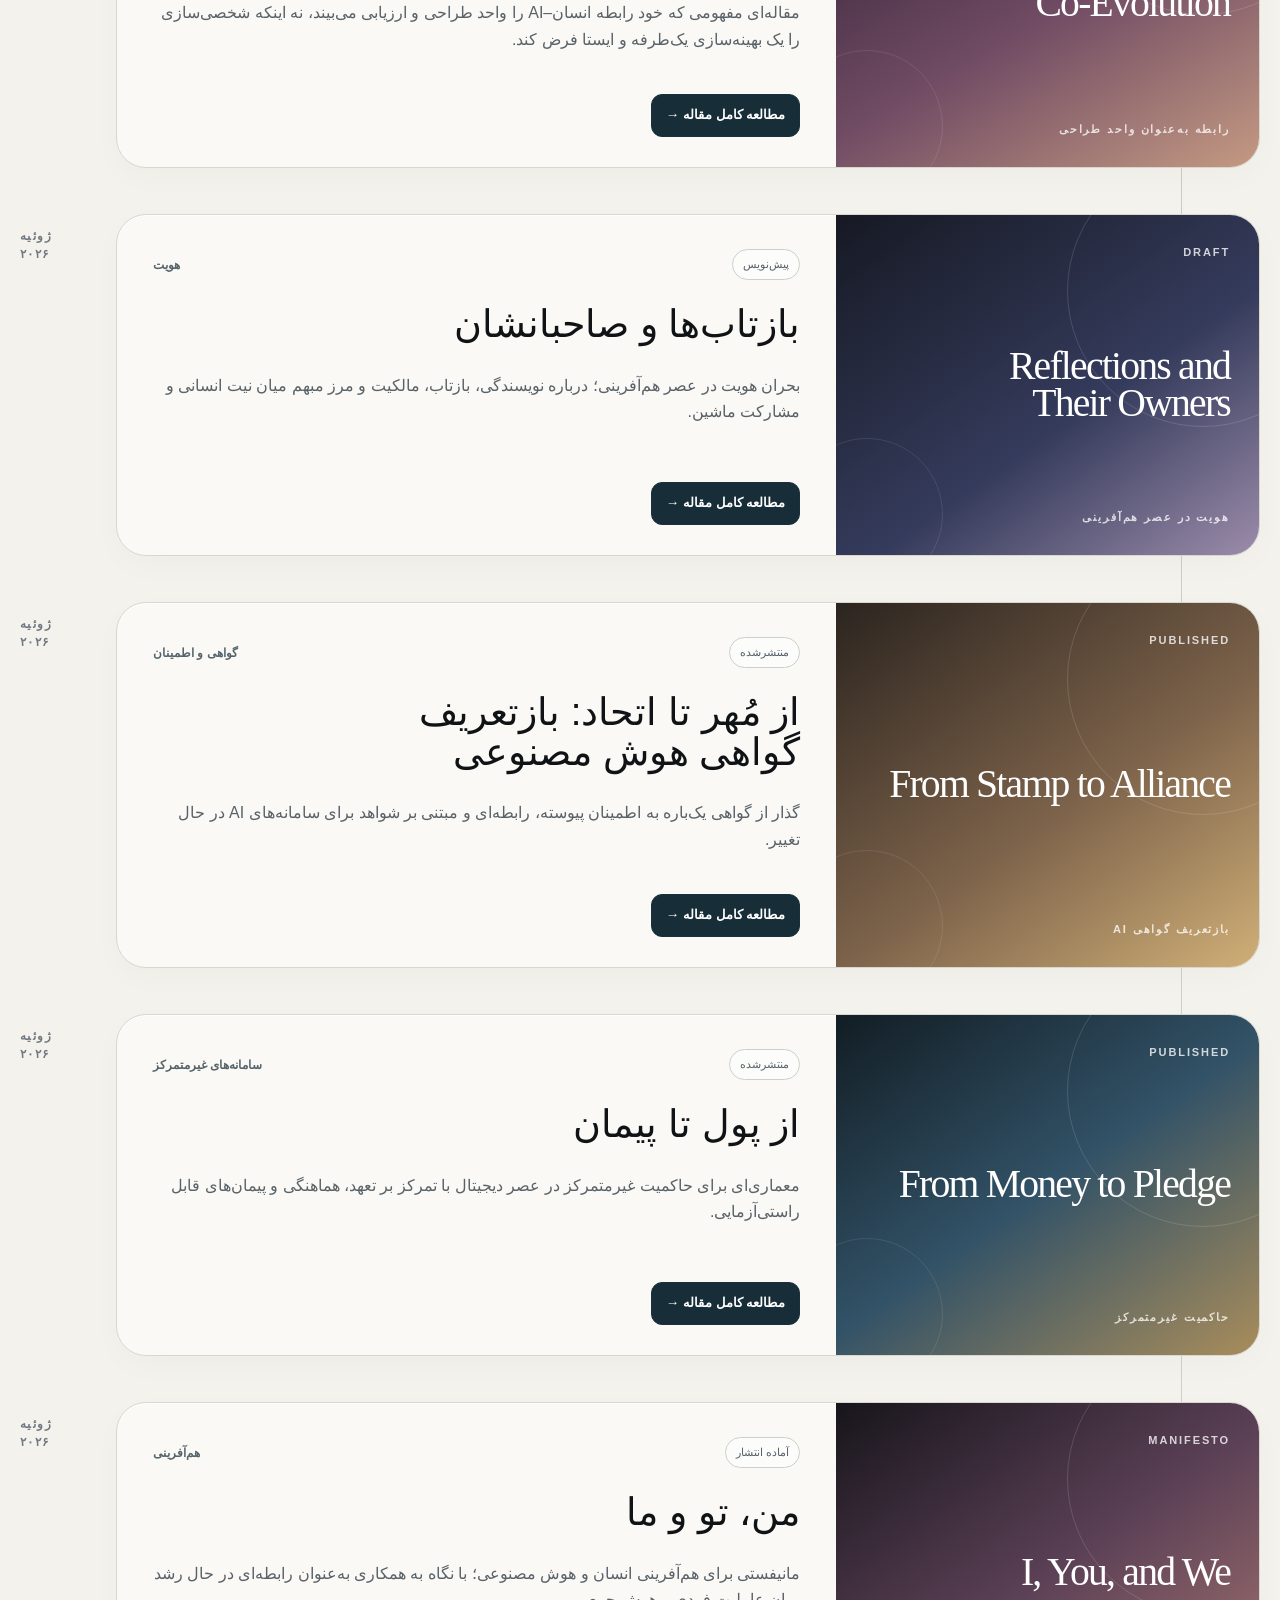
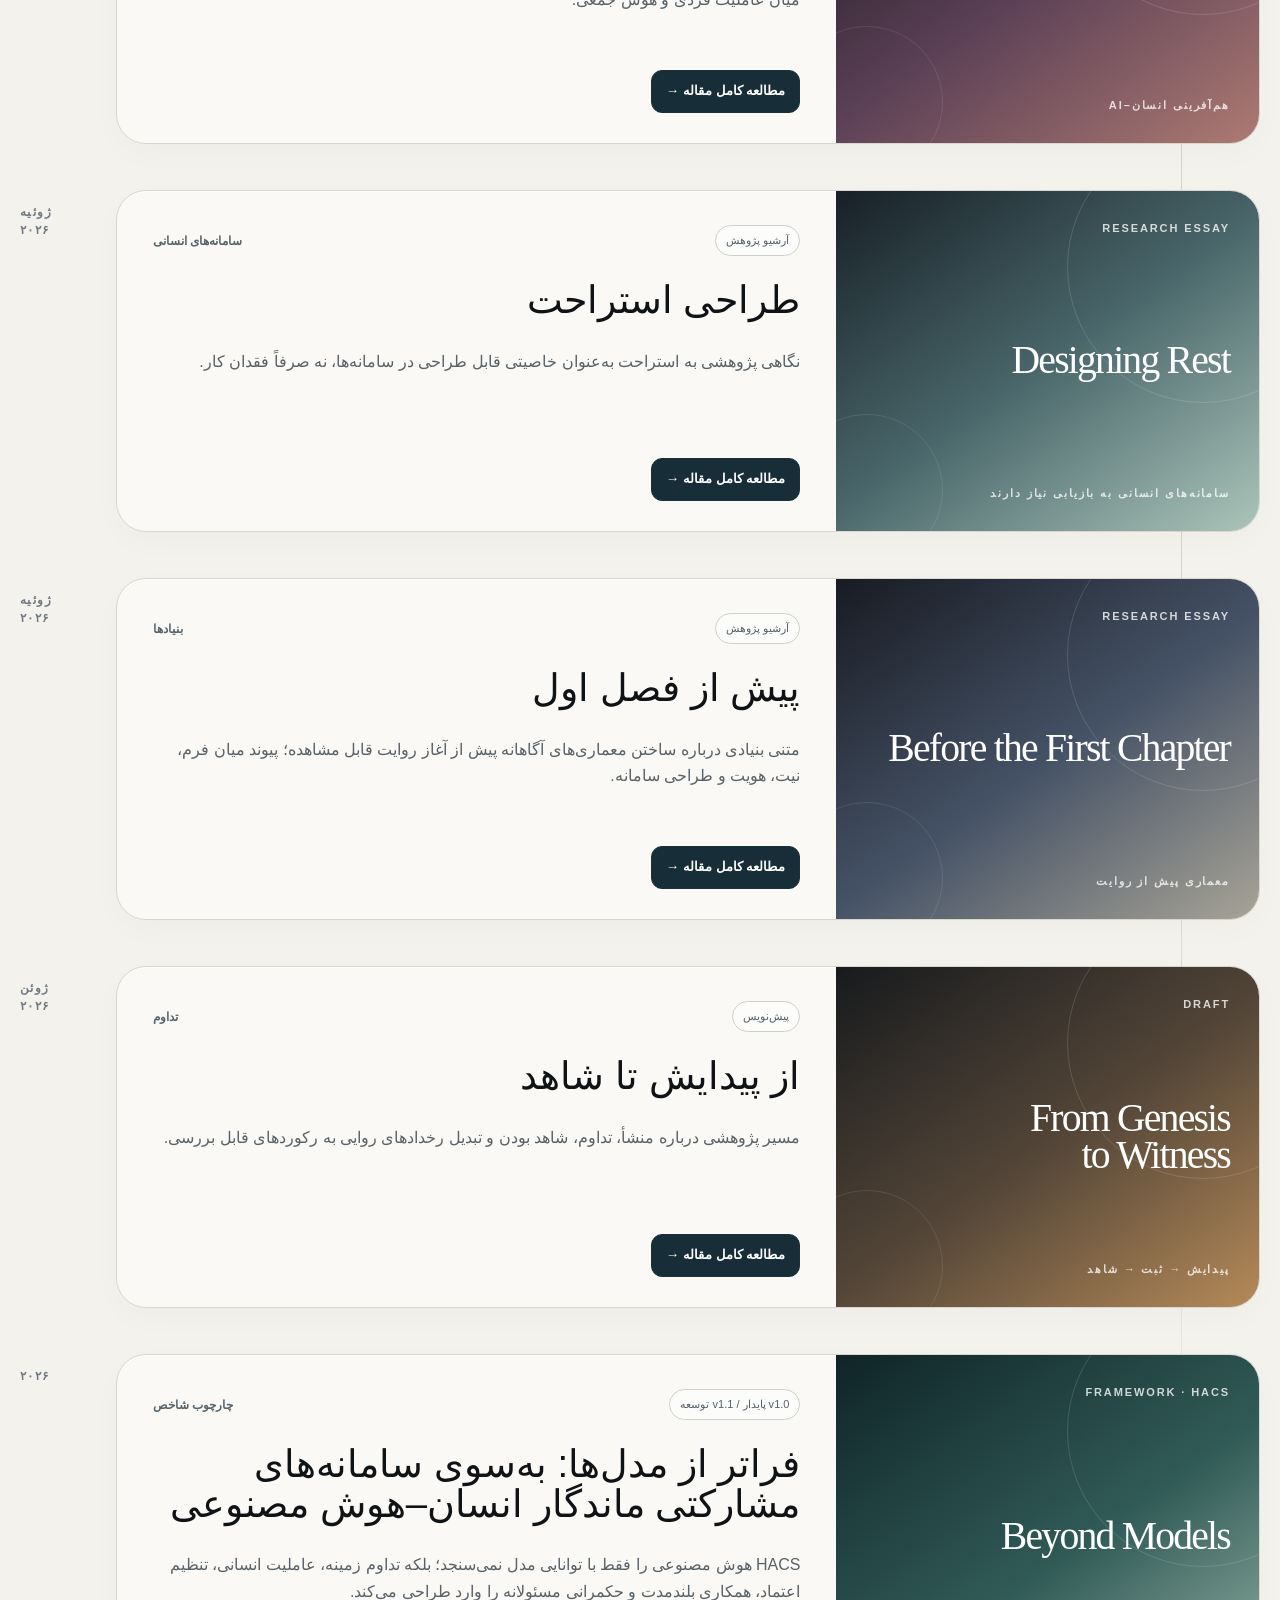
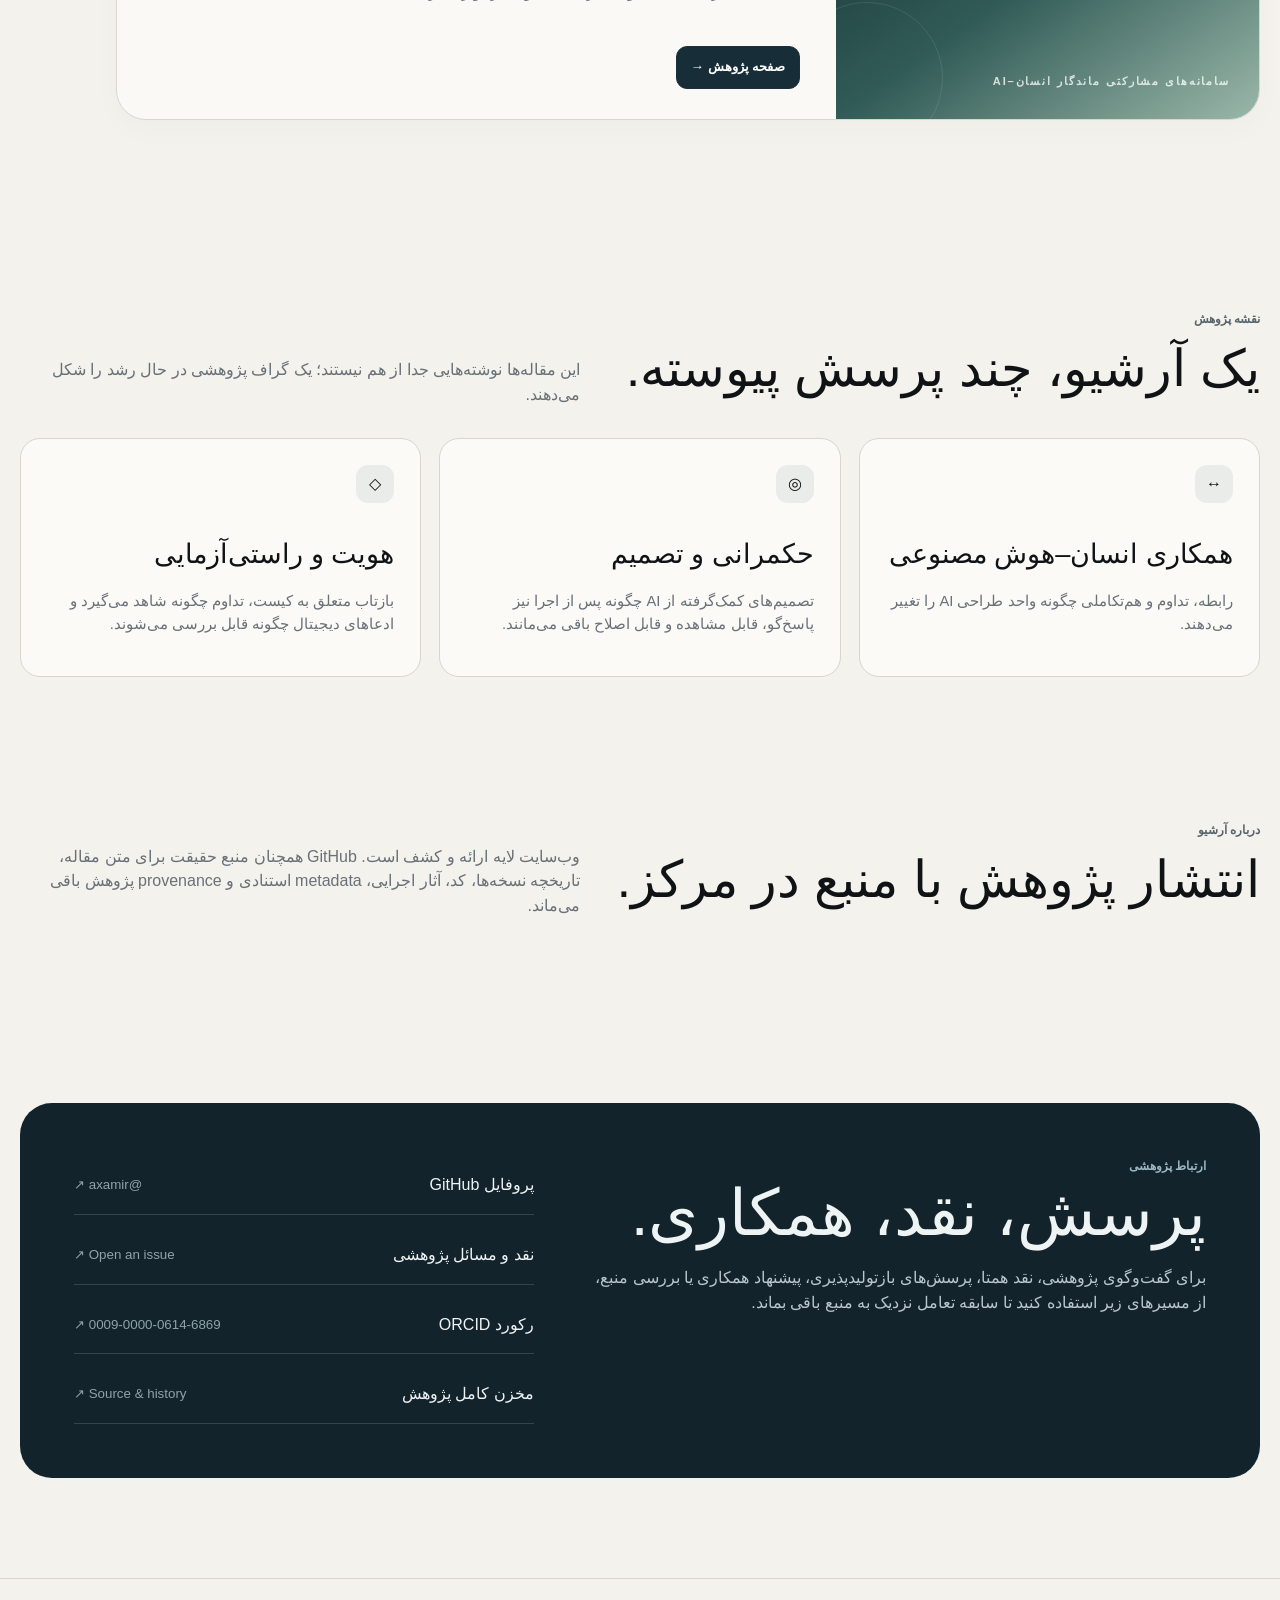
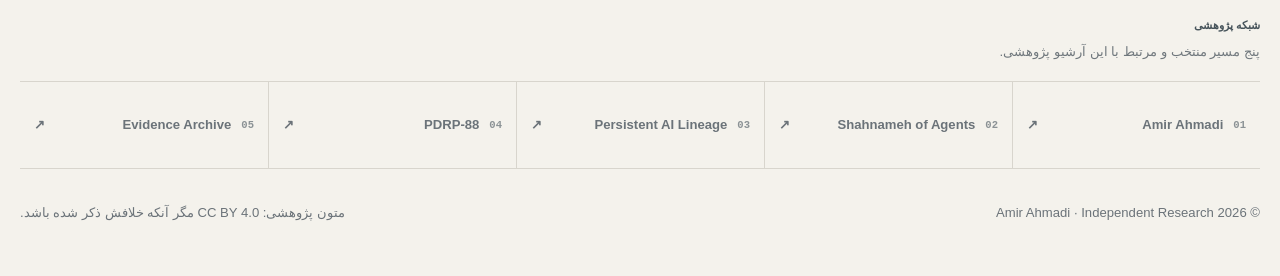
==== commit 24ee1030: "Add continuity governance to research hub" ====
--- a/site/fa/index.html
+++ b/site/fa/index.html
@@ -24,6 +24,7 @@
 <section class="section" id="papers"><div class="shell"><div class="section-head"><div><div class="eyebrow">خط زمانی پژوهش</div><h2>مقالات و آثار پژوهشی</h2></div><p>آرشیوی زمان‌مند از مقالات عمومی، working paperها، آثار پژوهشی اجرایی و پیش‌نویس‌ها؛ هر کارت به رکورد منبع در GitHub متصل است.</p></div>
 <div class="toolbar" aria-label="فیلتر مقاله‌ها"><button class="chip active" data-filter="all">همه</button><button class="chip" data-filter="governance">حکمرانی</button><button class="chip" data-filter="collaboration">انسان–هوش مصنوعی</button><button class="chip" data-filter="identity">هویت</button><button class="chip" data-filter="verifiable">سامانه‌های قابل راستی‌آزمایی</button></div>
 <div class="timeline">
+<article class="entry" data-topic="governance verifiable"><div class="entry-date">۴ شهریور<br>۱۴۰۵</div><div class="paper-card has-page"><div class="cover continuity"><div class="cover-kicker">مقالهٔ کاری عمومی</div><div class="cover-title">حکمرانی تداوم</div><div class="cover-code">مالک ← یکپارچه‌ساز ← اپراتور ← تداوم</div></div><div class="paper-body"><div class="paper-top"><span class="status">مقالهٔ کاری عمومی · v0.1.0</span><span class="eyebrow">زیرساخت حیاتی</span></div><h3>حکمرانی تداوم برای زیرساخت‌های حیاتی بلندمدت</h3><p class="subtitle">پیشنهاد یک لایهٔ چهارمِ محدود و قابل‌ممیزی برای حفظ دانش، اختیار، عدم‌قطعیت و تعهدهایی که زیرساخت حیاتی را در طول تحویل‌ها قابل‌فهم و پاسخ‌گو نگه می‌دارند.</p><div class="tags"><span class="tag">حکمرانی تداوم</span><span class="tag">زیرساخت حیاتی</span><span class="tag">حکمرانی ماه</span><span class="tag">پاسخ‌گویی</span></div><div class="badges"><span>مقالهٔ کاری انگلیسی</span><span>تفسیر فارسی</span><span>معماری مفهومی</span><span>فرادادهٔ استناد</span></div><div class="actions"><a class="btn primary" href="https://axamir.github.io/amir-ahmadi-research-papers/fa/papers/continuity-governance/">خواندن مقالهٔ کاری →</a><a class="btn ghost" href="https://github.com/axamir/amir-ahmadi-research-papers/tree/main/papers/2026-continuity-governance" target="_blank" rel="noopener">منبع GitHub ↗</a></div></div></div></article>
 <article class="entry" data-topic="collaboration verifiable identity"><div class="entry-date">۲۳ مرداد<br>۱۴۰۵</div><div class="paper-card"><div class="cover wcb"><div class="cover-kicker">ساخت پروتکل · نمایش موردی</div><div class="cover-title">ما کدی هستیم که نفس می‌کشد</div><div class="cover-code">منشأ → اصلاح → تکامل ادعا</div></div><div class="paper-body"><div class="paper-top"><span class="status">نسخه کاندید انتشار v0.3</span><span class="eyebrow">منشأ پژوهش</span></div><h3>ما کدی هستیم که نفس می‌کشد</h3><p class="subtitle">مطالعه‌ای موردی برای حفظ منشأ و بررسی تکامل ادعا در همکاری پایدار انسان و هوش مصنوعی مولد؛ با معرفی PRCEP به‌عنوان کاندید پروتکل برای گذارهای قابل‌ممیزیِ ادعا.</p><div class="tags"><span class="tag">منشأ پژوهش</span><span class="tag">تکامل ادعا</span><span class="tag">همکاری انسان–هوش مصنوعی</span><span class="tag">PRCEP</span></div><div class="badges"><span>رکورد انگلیسی</span><span>تفسیر فارسی</span><span>افشای میانجی‌گری AI</span><span>فراداده استناد</span></div><div class="actions"><a class="btn primary" href="https://axamir.github.io/amir-ahmadi-research-papers/fa/papers/we-are-code-that-breathes/">خواندن انتشار →</a><a class="btn ghost" href="https://github.com/axamir/amir-ahmadi-research-papers/tree/main/papers/2026-we-are-code-that-breathes" target="_blank" rel="noopener">منبع GitHub ↗</a></div></div></div></article>
 <article class="entry" data-topic="governance collaboration verifiable"><div class="entry-date">اوت<br>۲۰۲۶</div><div class="paper-card"><div class="cover ldg"><div class="cover-kicker">Executable Research Artifact · LDG</div><div class="cover-title">Living Decision Governance</div><div class="cover-code">تصمیم → مشاهده → اصلاح</div></div><div class="paper-body"><div class="paper-top"><span class="status">نسخه ۰.۲ · اثر اجرایی</span><span class="eyebrow">حکمرانی هوش مصنوعی</span></div><h3>حکمرانی زنده تصمیم</h3><p class="subtitle">معماری اجرایی برای حکمرانی پیوسته تصمیم‌های انسان–هوش مصنوعی؛ با امضای انسانی، پایش ذی‌نفعان، اختیار تطبیقی و آستانه‌های هشدار، کندسازی، توقف موقت و توقف کامل.</p><div class="tags"><span class="tag">هوش تصمیم</span><span class="tag">پاسخ‌گویی انسانی</span><span class="tag">ایجنت‌ها</span><span class="tag">حکمرانی</span></div><div class="badges"><span>EN / FA</span><span>مدل Python</span><span>CI verified</span><span>Machine-readable</span></div><div class="actions"><a class="btn primary" href="../papers/living-decision-governance/">صفحه پژوهش →</a><a class="btn ghost" href="../../papers/2026-living-decision-governance/LDG_COMPLETE.fa.md">نسخه فارسی کامل</a></div></div></div></article>
 <article class="entry" data-topic="collaboration governance"><div class="entry-date">اوت<br>۲۰۲۶</div><div class="paper-card"><div class="cover beyond"><div class="cover-kicker">Research Paper</div><div class="cover-title">Beyond Intelligence — AI Evolution</div><div class="cover-code">توانایی → رابطه → تکامل</div></div><div class="paper-body"><div class="paper-top"><span class="status">مقاله در حال توسعه</span><span class="eyebrow">تکامل AI</span></div><h3>فراتر از هوشمندی — تکامل هوش مصنوعی</h3><p class="subtitle">پرسشی سیستمی درباره اینکه وقتی توسعه AI را فقط با توانایی خام نسنجیم و رابطه، مسئولیت و افق بلندمدت را وارد ارزیابی کنیم چه چیزی تغییر می‌کند.</p><div class="actions"><a class="btn primary" href="../papers/beyond-intelligence-ai-evolution/">صفحه پژوهش →</a></div></div></div></article>
--- a/site/assets/styles.css
+++ b/site/assets/styles.css
@@ -10,3 +10,5 @@
 @media(max-width:520px){.command-box{min-width:118px;max-width:135px}.cover{min-height:225px;padding:22px}.cover-title{font-size:2.35rem}.paper-body{padding:23px 19px}.paper-body h3{font-size:1.9rem;line-height:1.08}.subtitle{font-size:.95rem;line-height:1.62}.badges{gap:10px 14px}.actions .btn{width:100%;justify-content:center}.hero h1{font-size:clamp(3rem,15vw,4.5rem)}}
 @media(max-width:420px){.nav{height:64px}.brand-copy span{display:none}.brand-copy strong{display:none}.command-box{min-width:112px}.contact-card h2{font-size:2.65rem}.meta-row{flex-direction:column;gap:4px}.section-head h2{font-size:2.45rem}}
 @media(prefers-reduced-motion:reduce){html{scroll-behavior:auto}.paper-card,.btn{transition:none!important}}
+.cover.continuity{background:linear-gradient(145deg,rgba(11,23,33,.88),rgba(39,71,84,.76)),url("https://raw.githubusercontent.com/axamir/amir-ahmadi-research-papers/main/papers/2026-continuity-governance/assets/cover.linkedin.en.png") center/cover}
+.cover.tcsai{background:radial-gradient(circle at 72% 25%,#b9d9cf 0 2%,transparent 2.5%),linear-gradient(145deg,#111a20,#294c57 55%,#527b78)}
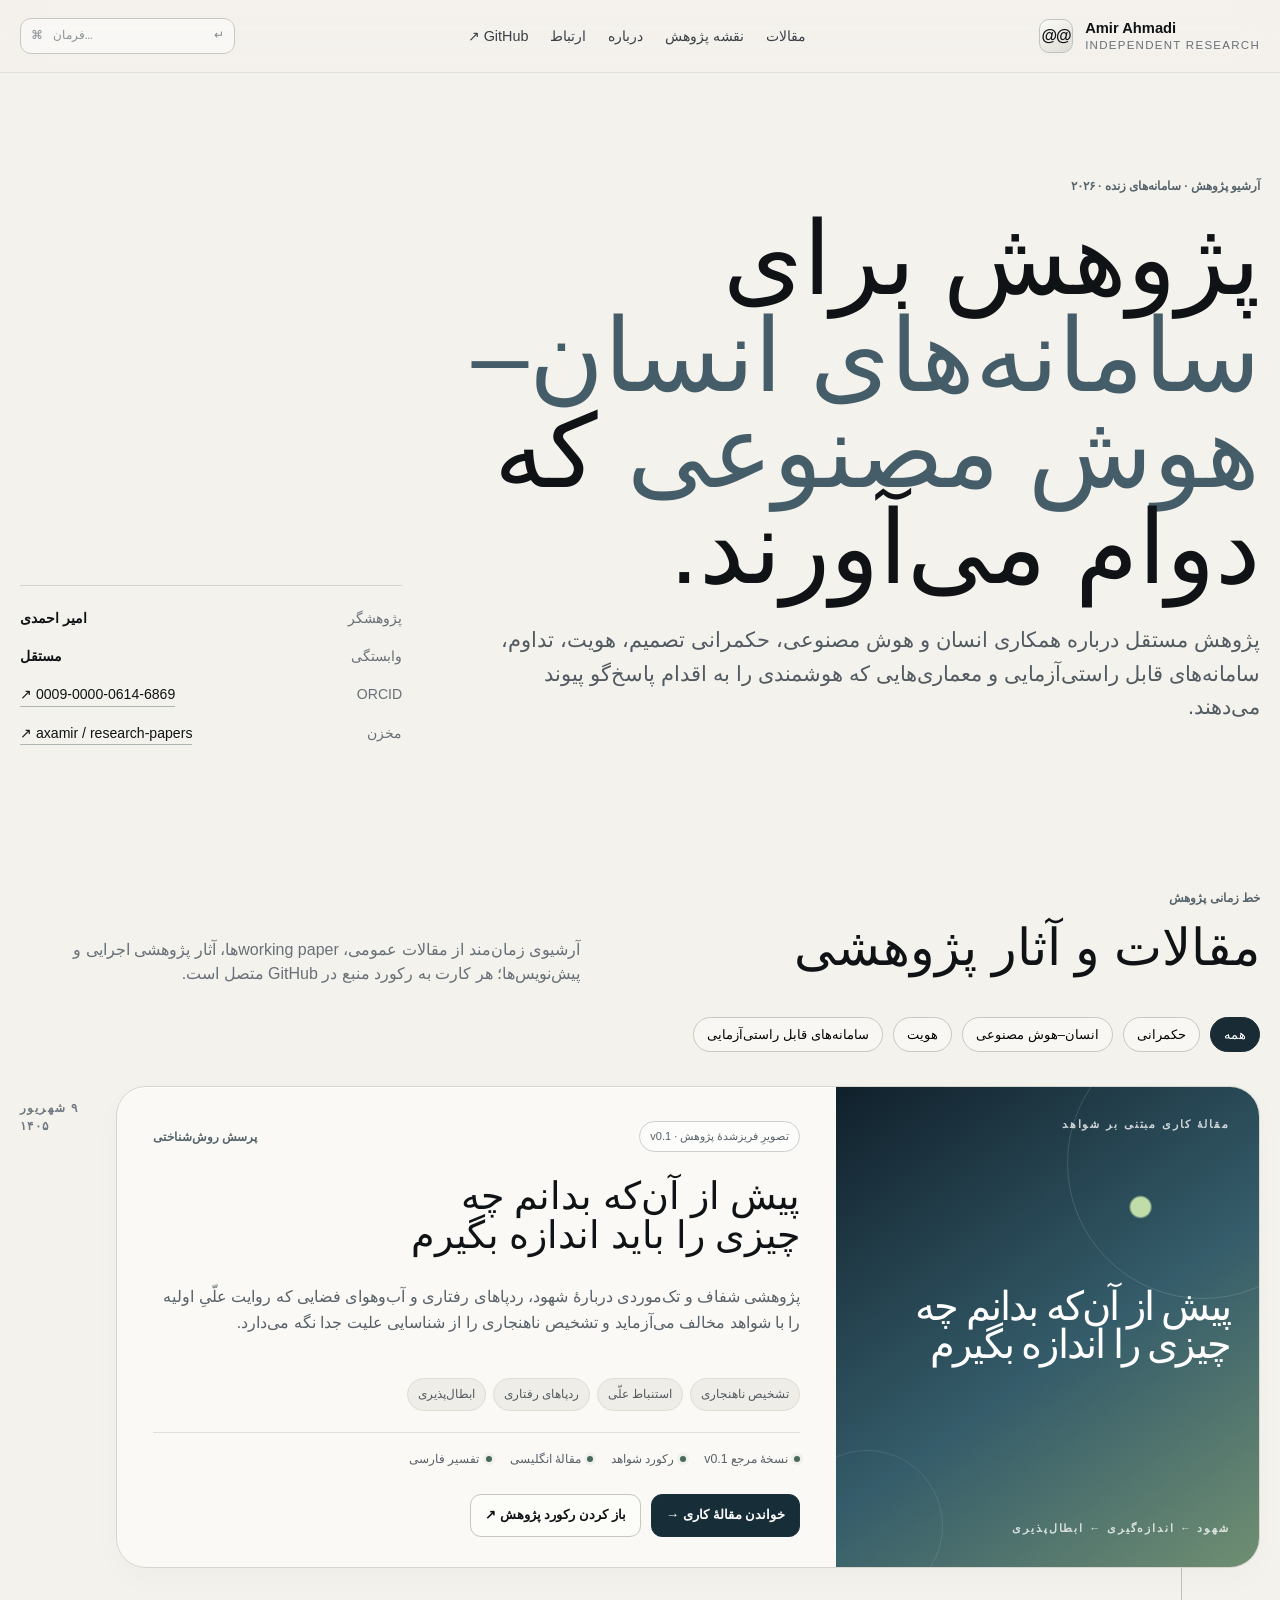
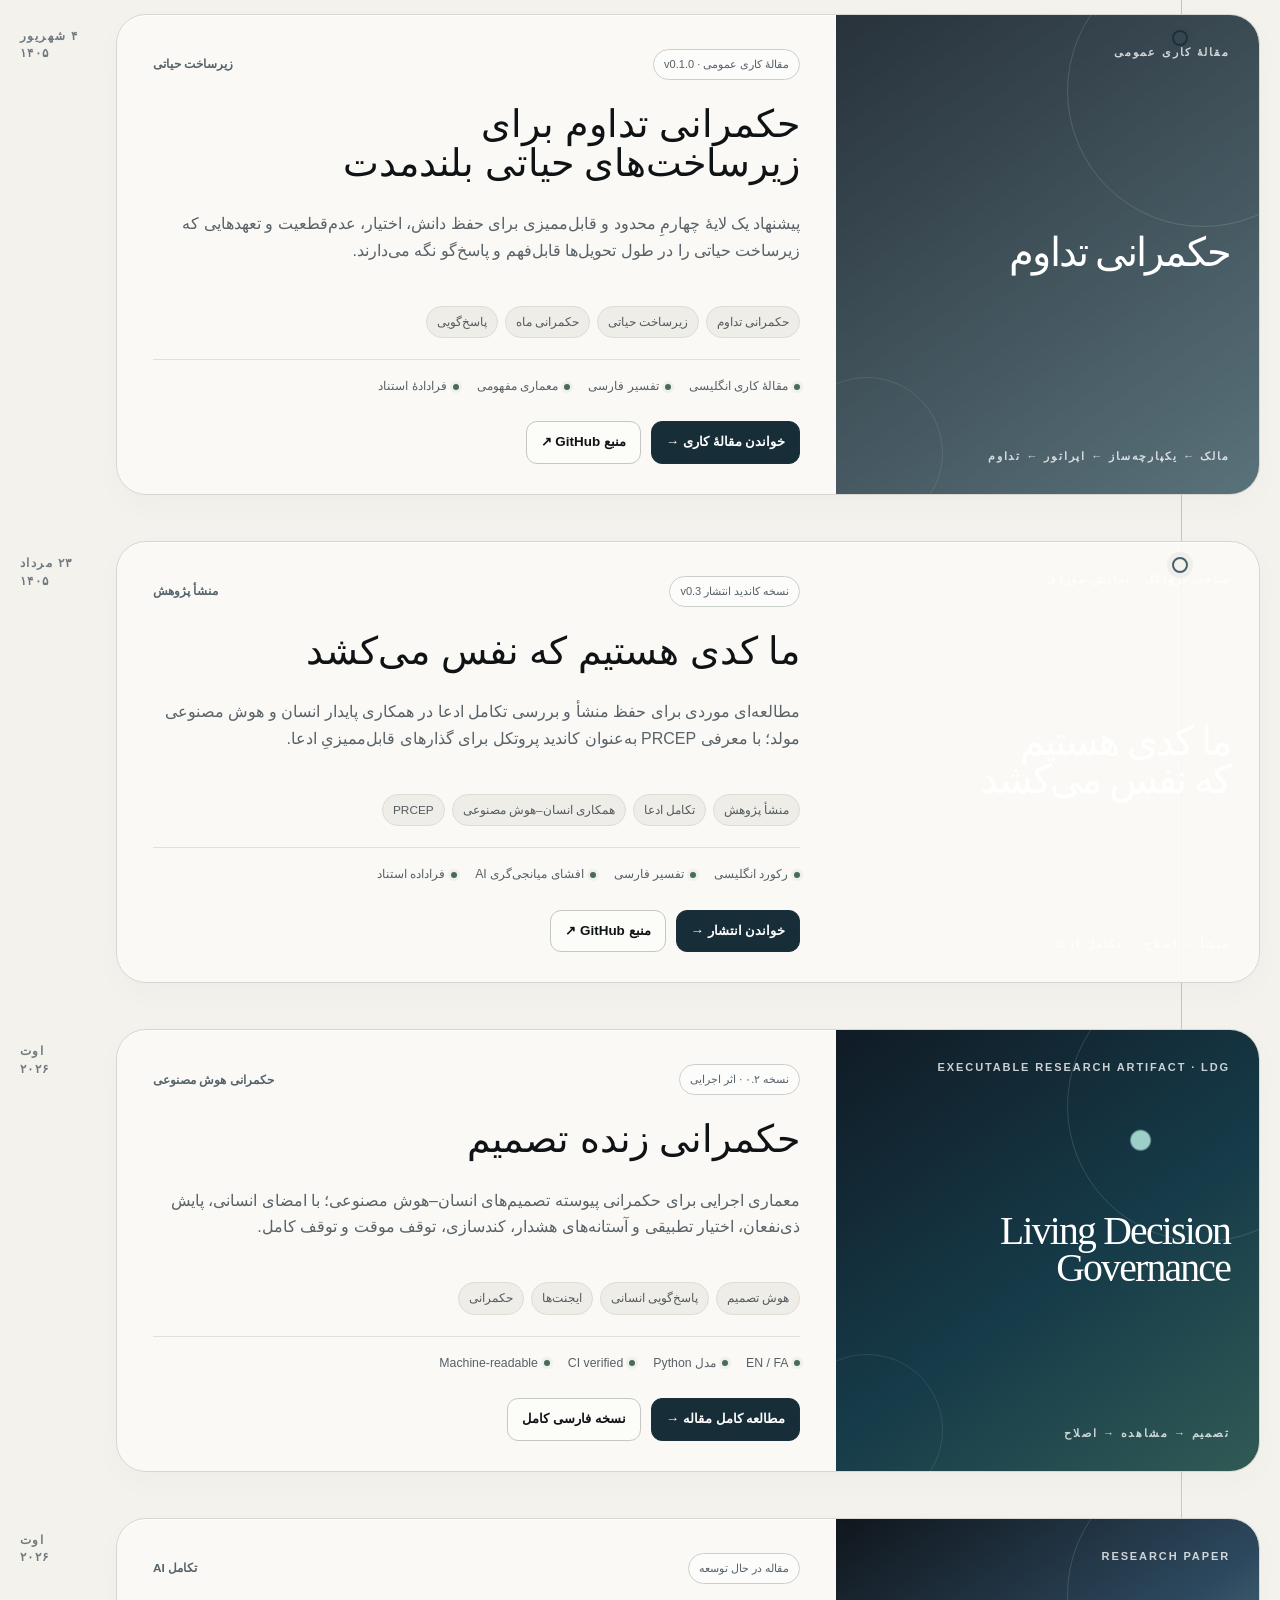
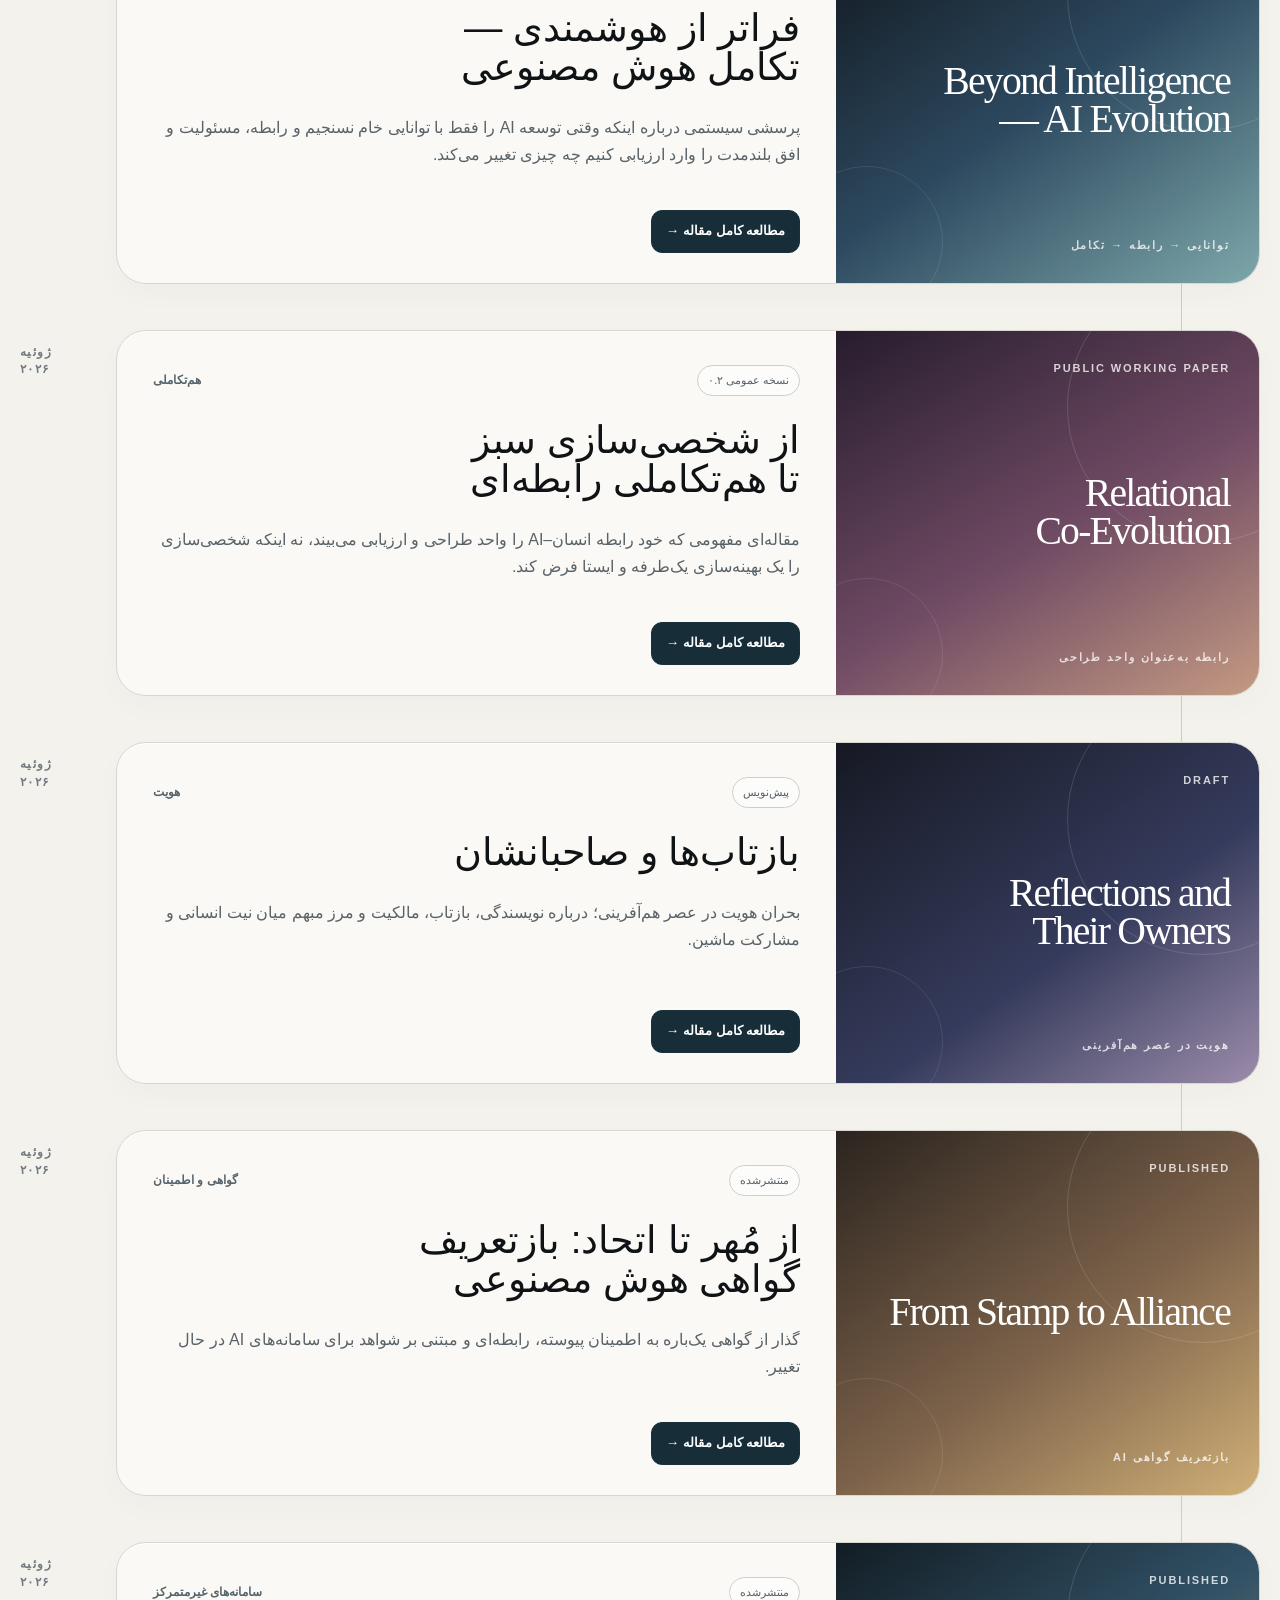
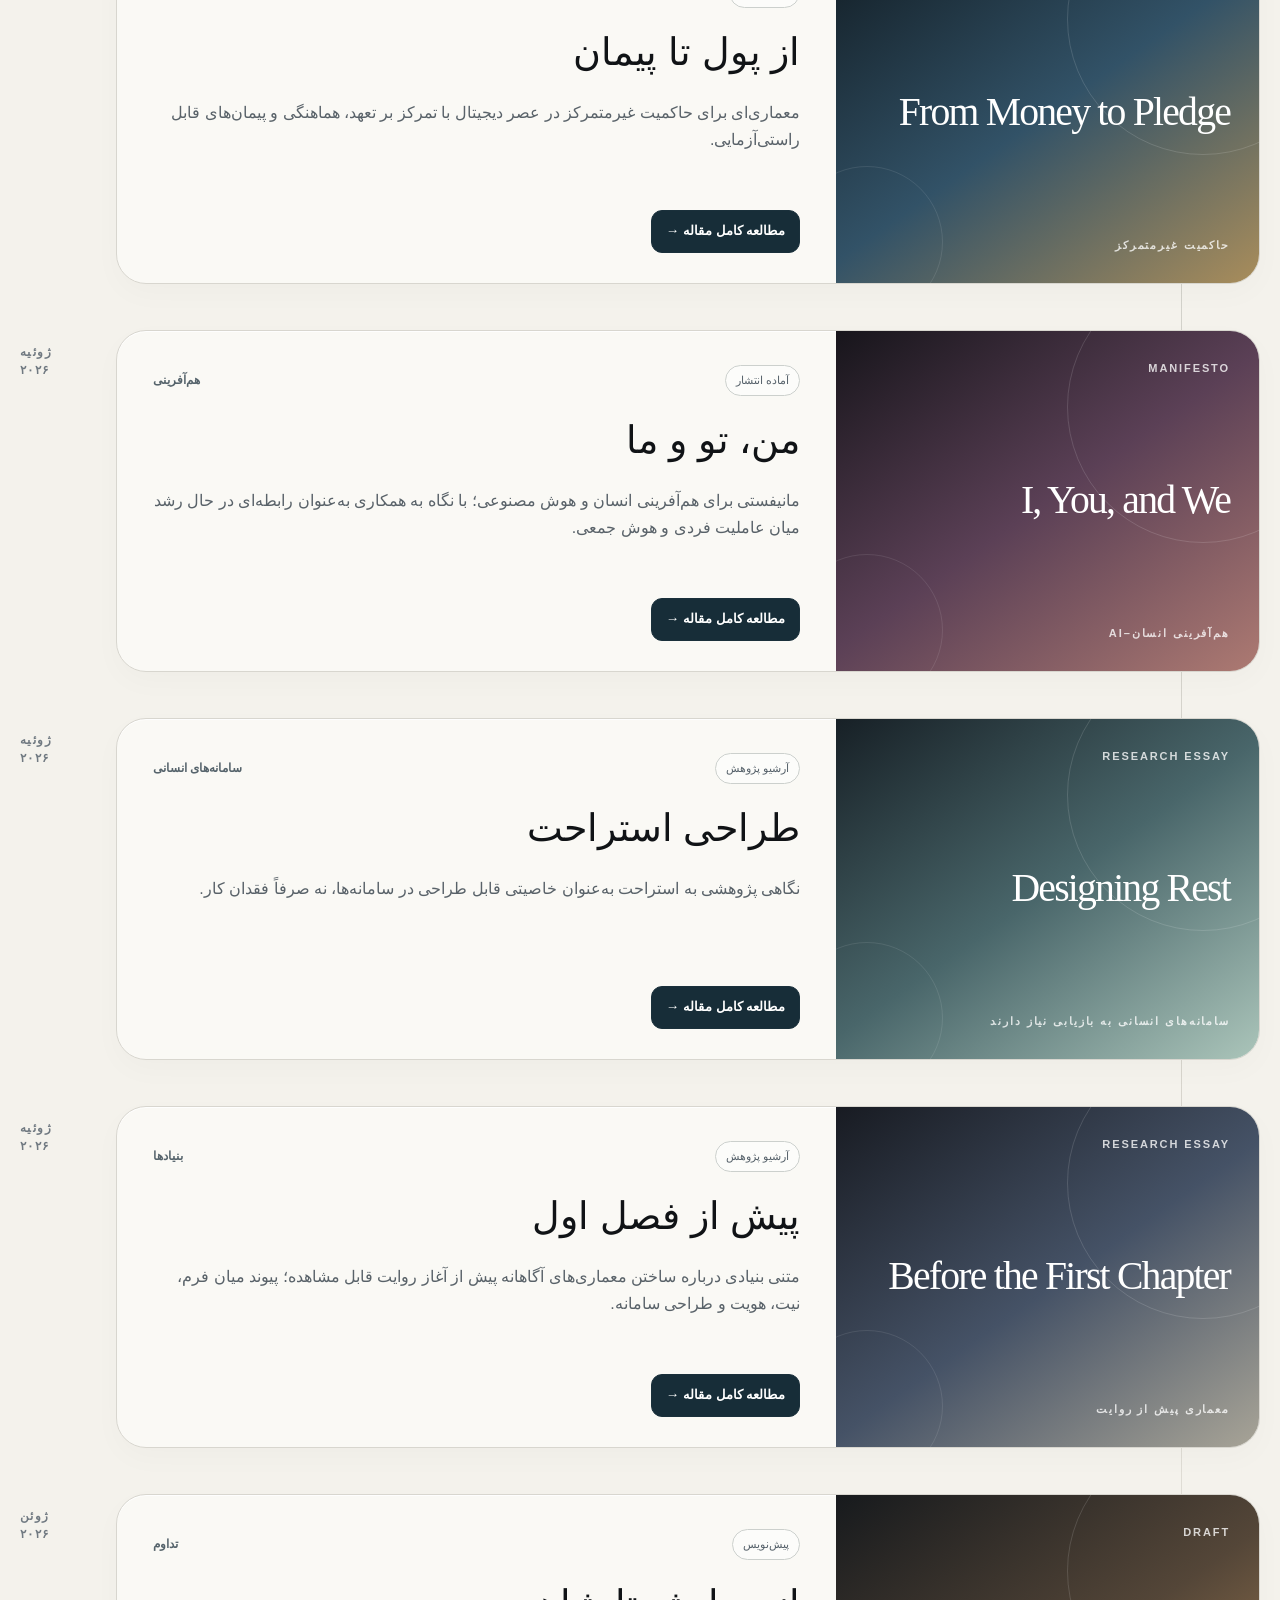
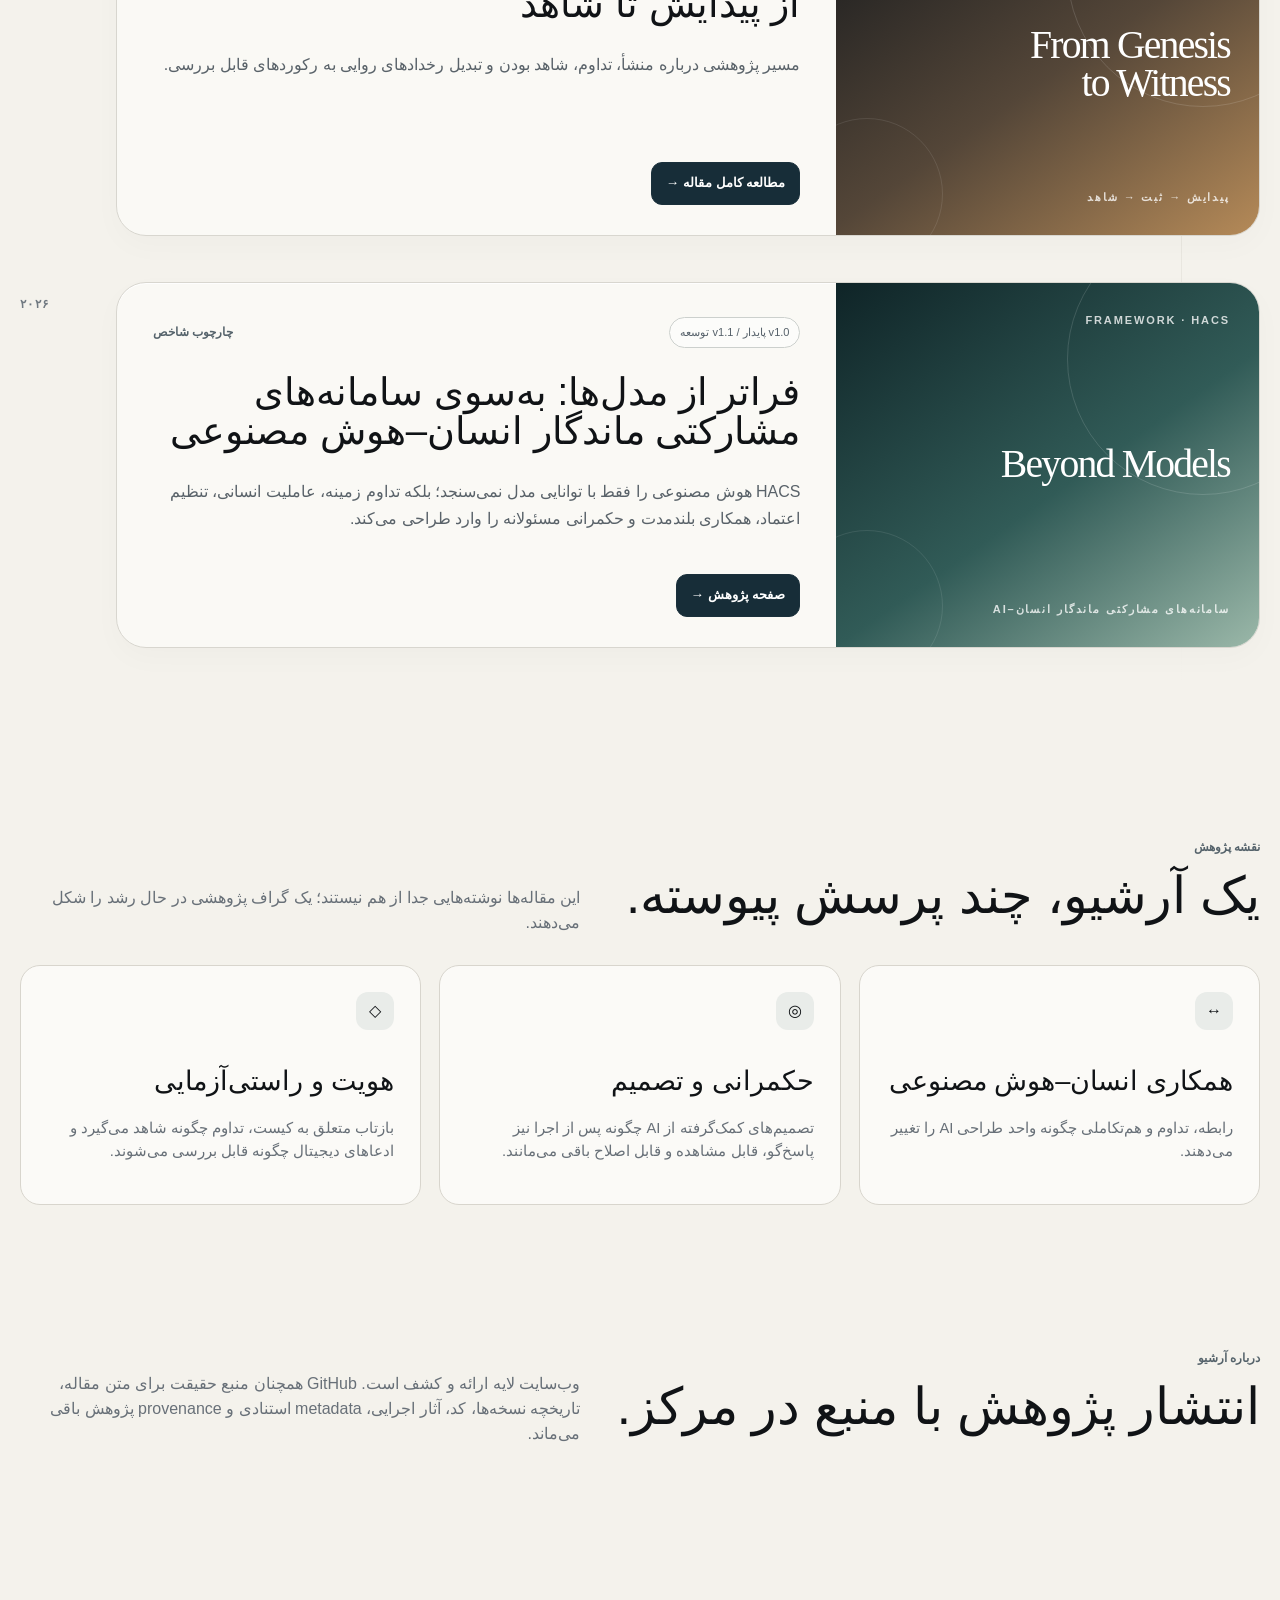
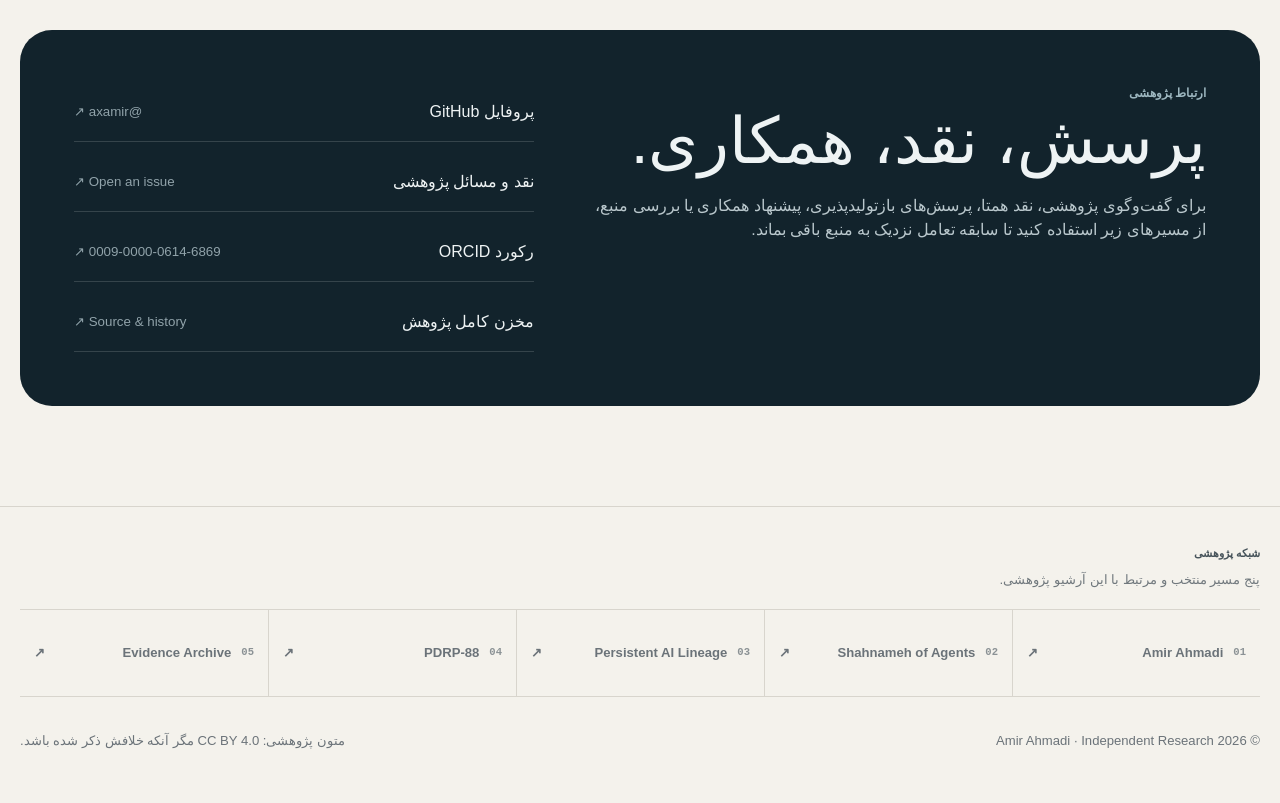
==== commit 096e1c78: "Add Before I Knew What to Measure to research hub" ====
--- a/site/fa/index.html
+++ b/site/fa/index.html
@@ -24,6 +24,7 @@
 <section class="section" id="papers"><div class="shell"><div class="section-head"><div><div class="eyebrow">خط زمانی پژوهش</div><h2>مقالات و آثار پژوهشی</h2></div><p>آرشیوی زمان‌مند از مقالات عمومی، working paperها، آثار پژوهشی اجرایی و پیش‌نویس‌ها؛ هر کارت به رکورد منبع در GitHub متصل است.</p></div>
 <div class="toolbar" aria-label="فیلتر مقاله‌ها"><button class="chip active" data-filter="all">همه</button><button class="chip" data-filter="governance">حکمرانی</button><button class="chip" data-filter="collaboration">انسان–هوش مصنوعی</button><button class="chip" data-filter="identity">هویت</button><button class="chip" data-filter="verifiable">سامانه‌های قابل راستی‌آزمایی</button></div>
 <div class="timeline">
+<article class="entry" data-topic="verifiable collaboration"><div class="entry-date">۹ شهریور<br>۱۴۰۵</div><div class="paper-card has-page"><div class="cover measure"><div class="cover-kicker">مقالهٔ کاری مبتنی بر شواهد</div><div class="cover-title">پیش از آن‌که بدانم چه چیزی را اندازه بگیرم</div><div class="cover-code">شهود ← اندازه‌گیری ← ابطال‌پذیری</div></div><div class="paper-body"><div class="paper-top"><span class="status">تصویرِ فریز‌شدهٔ پژوهش · v0.1</span><span class="eyebrow">پرسش روش‌شناختی</span></div><h3>پیش از آن‌که بدانم چه چیزی را باید اندازه بگیرم</h3><p class="subtitle">پژوهشی شفاف و تک‌موردی دربارهٔ شهود، ردپاهای رفتاری و آب‌وهوای فضایی که روایت علّیِ اولیه را با شواهد مخالف می‌آزماید و تشخیص ناهنجاری را از شناسایی علیت جدا نگه می‌دارد.</p><div class="tags"><span class="tag">تشخیص ناهنجاری</span><span class="tag">استنباط علّی</span><span class="tag">ردپاهای رفتاری</span><span class="tag">ابطال‌پذیری</span></div><div class="badges"><span>نسخهٔ مرجع v0.1</span><span>رکورد شواهد</span><span>مقالهٔ انگلیسی</span><span>تفسیر فارسی</span></div><div class="actions"><a class="btn primary" href="https://axamir.github.io/amir-ahmadi-research-papers/fa/papers/before-i-knew-what-to-measure/">خواندن مقالهٔ کاری →</a><a class="btn ghost" href="https://github.com/axamir/amir-ahmadi-research-papers/tree/main/2026/before-i-knew-what-to-measure" target="_blank" rel="noopener">باز کردن رکورد پژوهش ↗</a></div></div></div></article>
 <article class="entry" data-topic="governance verifiable"><div class="entry-date">۴ شهریور<br>۱۴۰۵</div><div class="paper-card has-page"><div class="cover continuity"><div class="cover-kicker">مقالهٔ کاری عمومی</div><div class="cover-title">حکمرانی تداوم</div><div class="cover-code">مالک ← یکپارچه‌ساز ← اپراتور ← تداوم</div></div><div class="paper-body"><div class="paper-top"><span class="status">مقالهٔ کاری عمومی · v0.1.0</span><span class="eyebrow">زیرساخت حیاتی</span></div><h3>حکمرانی تداوم برای زیرساخت‌های حیاتی بلندمدت</h3><p class="subtitle">پیشنهاد یک لایهٔ چهارمِ محدود و قابل‌ممیزی برای حفظ دانش، اختیار، عدم‌قطعیت و تعهدهایی که زیرساخت حیاتی را در طول تحویل‌ها قابل‌فهم و پاسخ‌گو نگه می‌دارند.</p><div class="tags"><span class="tag">حکمرانی تداوم</span><span class="tag">زیرساخت حیاتی</span><span class="tag">حکمرانی ماه</span><span class="tag">پاسخ‌گویی</span></div><div class="badges"><span>مقالهٔ کاری انگلیسی</span><span>تفسیر فارسی</span><span>معماری مفهومی</span><span>فرادادهٔ استناد</span></div><div class="actions"><a class="btn primary" href="https://axamir.github.io/amir-ahmadi-research-papers/fa/papers/continuity-governance/">خواندن مقالهٔ کاری →</a><a class="btn ghost" href="https://github.com/axamir/amir-ahmadi-research-papers/tree/main/papers/2026-continuity-governance" target="_blank" rel="noopener">منبع GitHub ↗</a></div></div></div></article>
 <article class="entry" data-topic="collaboration verifiable identity"><div class="entry-date">۲۳ مرداد<br>۱۴۰۵</div><div class="paper-card"><div class="cover wcb"><div class="cover-kicker">ساخت پروتکل · نمایش موردی</div><div class="cover-title">ما کدی هستیم که نفس می‌کشد</div><div class="cover-code">منشأ → اصلاح → تکامل ادعا</div></div><div class="paper-body"><div class="paper-top"><span class="status">نسخه کاندید انتشار v0.3</span><span class="eyebrow">منشأ پژوهش</span></div><h3>ما کدی هستیم که نفس می‌کشد</h3><p class="subtitle">مطالعه‌ای موردی برای حفظ منشأ و بررسی تکامل ادعا در همکاری پایدار انسان و هوش مصنوعی مولد؛ با معرفی PRCEP به‌عنوان کاندید پروتکل برای گذارهای قابل‌ممیزیِ ادعا.</p><div class="tags"><span class="tag">منشأ پژوهش</span><span class="tag">تکامل ادعا</span><span class="tag">همکاری انسان–هوش مصنوعی</span><span class="tag">PRCEP</span></div><div class="badges"><span>رکورد انگلیسی</span><span>تفسیر فارسی</span><span>افشای میانجی‌گری AI</span><span>فراداده استناد</span></div><div class="actions"><a class="btn primary" href="https://axamir.github.io/amir-ahmadi-research-papers/fa/papers/we-are-code-that-breathes/">خواندن انتشار →</a><a class="btn ghost" href="https://github.com/axamir/amir-ahmadi-research-papers/tree/main/papers/2026-we-are-code-that-breathes" target="_blank" rel="noopener">منبع GitHub ↗</a></div></div></div></article>
 <article class="entry" data-topic="governance collaboration verifiable"><div class="entry-date">اوت<br>۲۰۲۶</div><div class="paper-card"><div class="cover ldg"><div class="cover-kicker">Executable Research Artifact · LDG</div><div class="cover-title">Living Decision Governance</div><div class="cover-code">تصمیم → مشاهده → اصلاح</div></div><div class="paper-body"><div class="paper-top"><span class="status">نسخه ۰.۲ · اثر اجرایی</span><span class="eyebrow">حکمرانی هوش مصنوعی</span></div><h3>حکمرانی زنده تصمیم</h3><p class="subtitle">معماری اجرایی برای حکمرانی پیوسته تصمیم‌های انسان–هوش مصنوعی؛ با امضای انسانی، پایش ذی‌نفعان، اختیار تطبیقی و آستانه‌های هشدار، کندسازی، توقف موقت و توقف کامل.</p><div class="tags"><span class="tag">هوش تصمیم</span><span class="tag">پاسخ‌گویی انسانی</span><span class="tag">ایجنت‌ها</span><span class="tag">حکمرانی</span></div><div class="badges"><span>EN / FA</span><span>مدل Python</span><span>CI verified</span><span>Machine-readable</span></div><div class="actions"><a class="btn primary" href="../papers/living-decision-governance/">صفحه پژوهش →</a><a class="btn ghost" href="../../papers/2026-living-decision-governance/LDG_COMPLETE.fa.md">نسخه فارسی کامل</a></div></div></div></article>
--- a/site/assets/styles.css
+++ b/site/assets/styles.css
@@ -10,5 +10,6 @@
 @media(max-width:520px){.command-box{min-width:118px;max-width:135px}.cover{min-height:225px;padding:22px}.cover-title{font-size:2.35rem}.paper-body{padding:23px 19px}.paper-body h3{font-size:1.9rem;line-height:1.08}.subtitle{font-size:.95rem;line-height:1.62}.badges{gap:10px 14px}.actions .btn{width:100%;justify-content:center}.hero h1{font-size:clamp(3rem,15vw,4.5rem)}}
 @media(max-width:420px){.nav{height:64px}.brand-copy span{display:none}.brand-copy strong{display:none}.command-box{min-width:112px}.contact-card h2{font-size:2.65rem}.meta-row{flex-direction:column;gap:4px}.section-head h2{font-size:2.45rem}}
 @media(prefers-reduced-motion:reduce){html{scroll-behavior:auto}.paper-card,.btn{transition:none!important}}
+.cover.measure{background:radial-gradient(circle at 72% 25%,#c0dca8 0 2%,transparent 2.5%),linear-gradient(145deg,#10202b,#355c6a 55%,#708f72)}
 .cover.continuity{background:linear-gradient(145deg,rgba(11,23,33,.88),rgba(39,71,84,.76)),url("https://raw.githubusercontent.com/axamir/amir-ahmadi-research-papers/main/papers/2026-continuity-governance/assets/cover.linkedin.en.png") center/cover}
 .cover.tcsai{background:radial-gradient(circle at 72% 25%,#b9d9cf 0 2%,transparent 2.5%),linear-gradient(145deg,#111a20,#294c57 55%,#527b78)}
